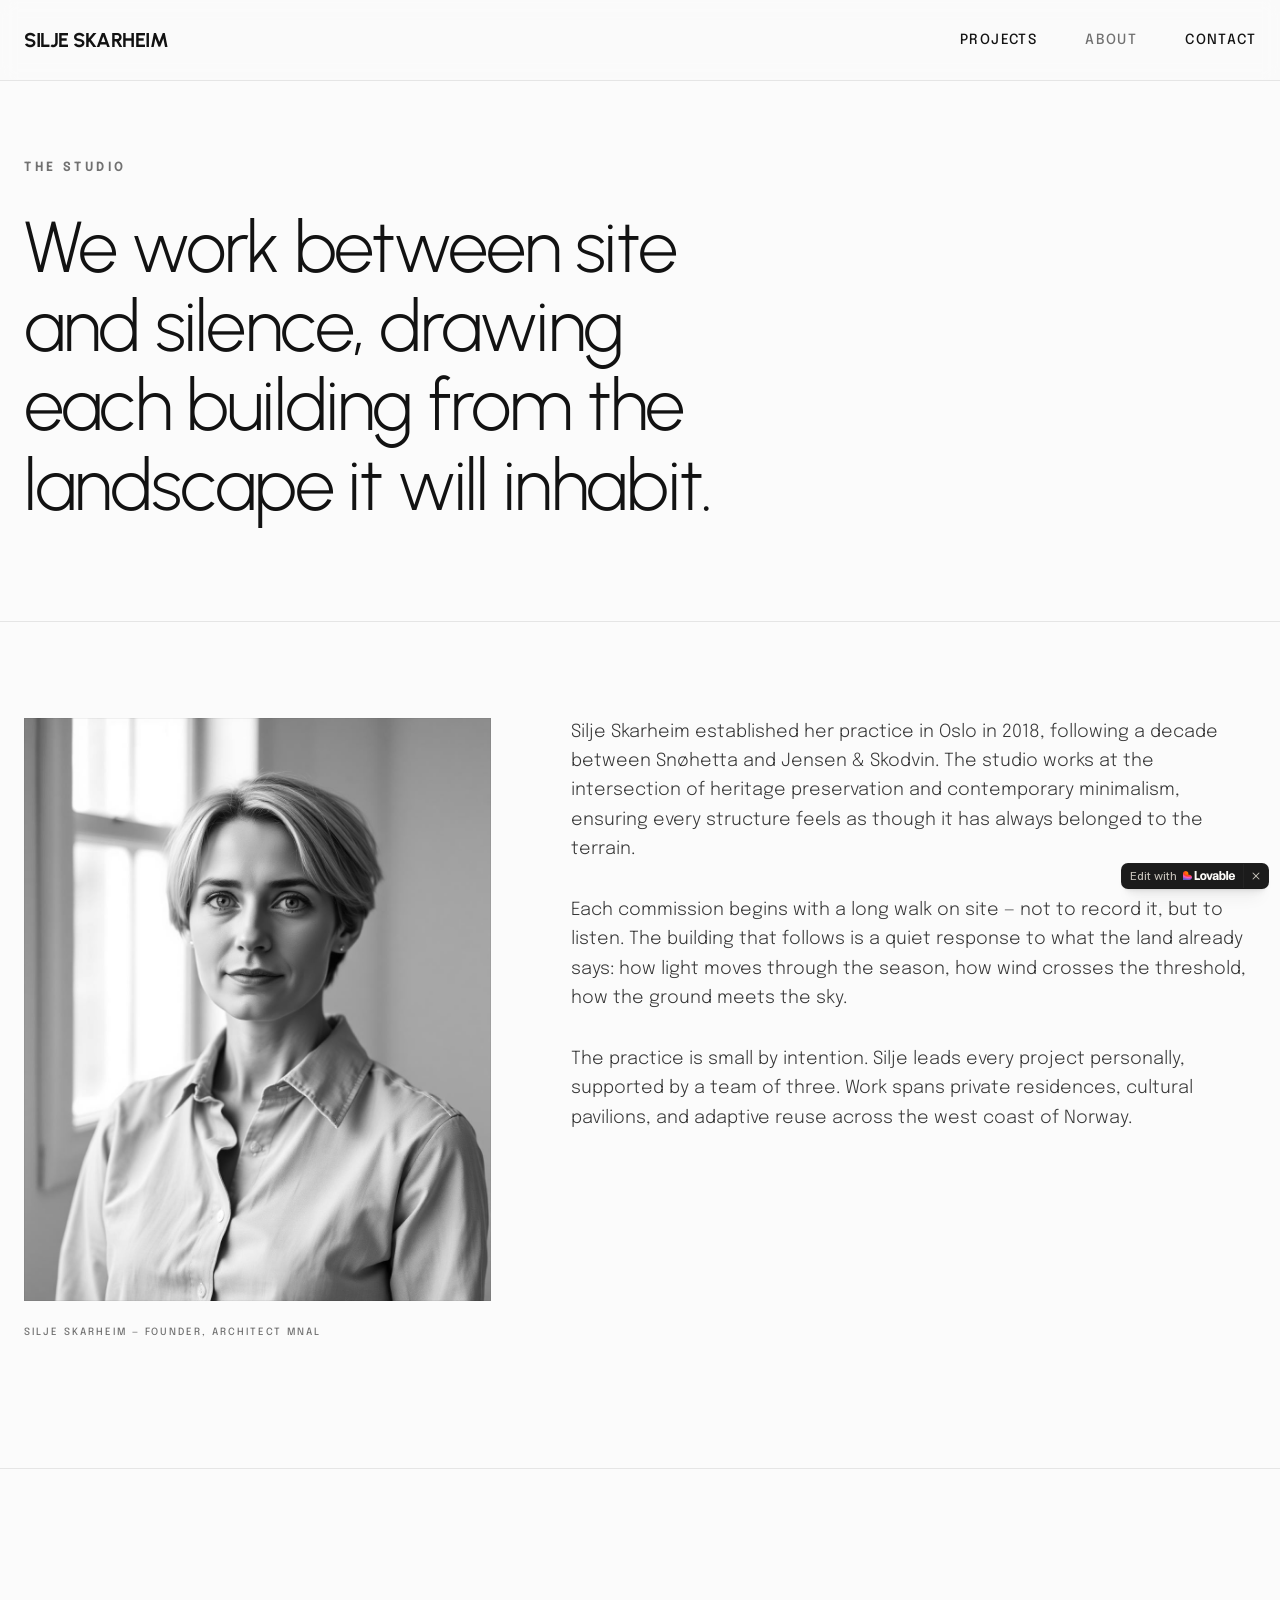
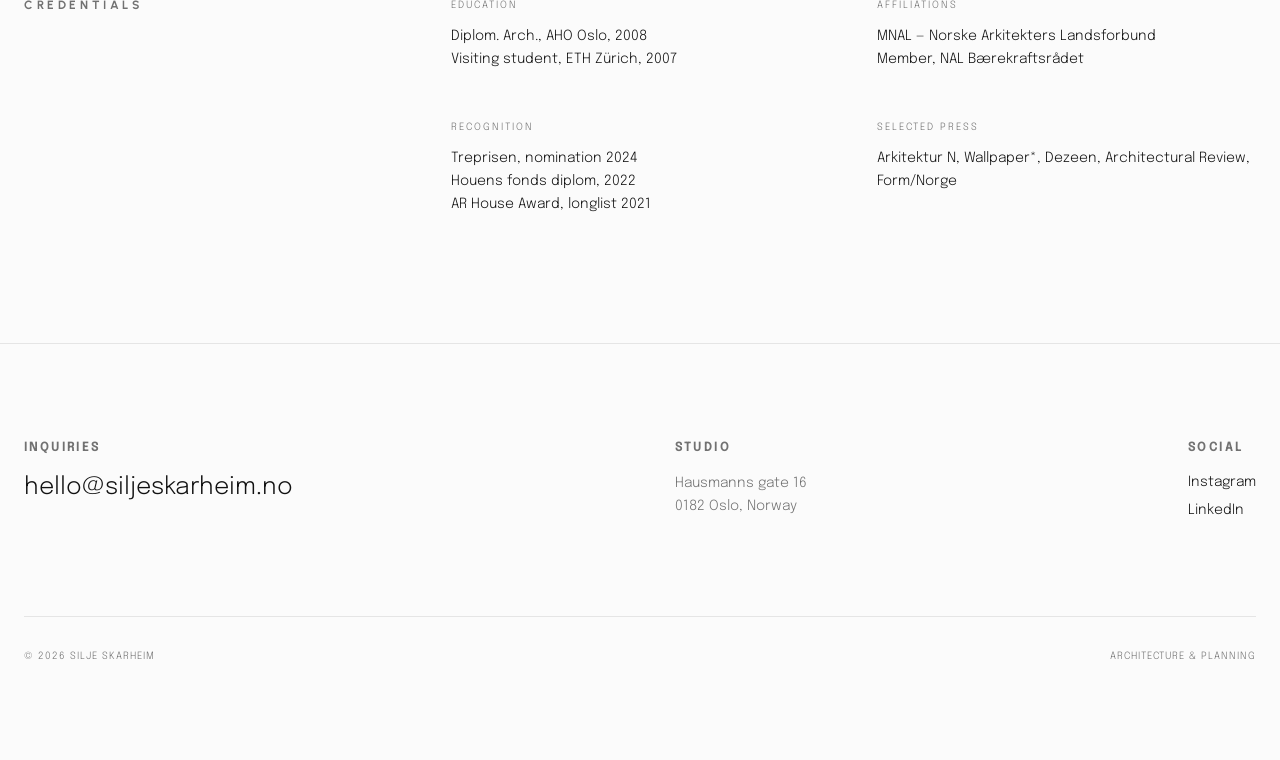
==== index.html @ f403f25b "Initial site Co-authored-by: Copilot <223556219+Copilot@users.noreply.github.com>" ====
<!DOCTYPE html><html lang="en"><head><meta charSet="utf-8"/><meta name="viewport" content="width=device-width, initial-scale=1"/><link rel="stylesheet" href="./assets/styles-DpxF1PvM.css" data-precedence="default"/><link rel="stylesheet" href="./fonts.css" data-precedence="default"/><title>About — Silje Skarheim</title><meta name="author" content="Silje Skarheim"/><meta property="og:type" content="website"/><meta name="twitter:card" content="summary_large_image"/><meta name="twitter:title" content="Silje — Architect MNAL, Oslo"/><meta name="twitter:description" content="A minimalist website showcasing the architectural work of Silje Skarheim."/><meta name="twitter:image" content="./assets/id-preview-7db0d701--3c477d62-ffeb-49ba-8477-8e46ab8a5248.lovable.app-1781374682608.png"/><meta name="description" content="Silje Skarheim established her practice in 2018. A focus on tectonic honesty and Nordic site specificity."/><meta property="og:title" content="About — Silje Skarheim"/><meta property="og:description" content="Architect MNAL based in Oslo. Practice founded 2018, working between residential and cultural commissions."/><meta property="og:image" content="./assets/portrait-silje-D8i7i19S.jpg"/>
<style>
	@font-face {
		font-family: 'CameraPlainVariable';
		src: url('./fonts/CameraPlainVariable.woff2') format('woff2');
		font-weight: 100 900;
		font-style: normal;
		font-display: swap;
	}

	#lovable-badge {
		--badge-bg: #1b1b1b;
		--badge-text: #c5c1b9;
		--badge-text-hover: #dcdad5;
		--badge-radius: 6px;
		--badge-padding: 8px;
		--badge-gap: 6px;
		--badge-shadow: 
			0 0 0 1px rgba(0, 0, 0, 0.88),
			0 1px 0 0 rgba(0, 0, 0, 0.04),
			0 2px 2px -1px rgba(0, 0, 0, 0.08),
			0 4px 4px -2px rgba(0, 0, 0, 0.08),
			0 8px 8px -4px rgba(0, 0, 0, 0.08),
			0 16px 16px -8px rgba(0, 0, 0, 0.08);
		--badge-transition-duration: 0.2s;
		--badge-transition-easing: cubic-bezier(0.16, 1, 0.32, 1);
		--focus-color: #575ECF;
		--focus-offset: 2px;
		--focus-width: 2px;
		
		position: fixed;
		bottom: 12px;
		right: 12px;
		height: 24px;
		display: flex;
		align-items: center;
		z-index: 1000000;
		background-color: var(--badge-bg) !important;
		color: var(--badge-text) !important;
		border-radius: var(--badge-radius);
		box-shadow: var(--badge-shadow) !important;
		font-size: 12px;
		font-family: CameraPlainVariable, "CameraPlainVariable Fallback", -apple-system, BlinkMacSystemFont, 'Segoe UI', Roboto, sans-serif;
		font-weight: 400 !important;
		text-transform: none !important;
		font-feature-settings: normal !important;
		transform: translateZ(0);
		will-change: transform, opacity;
	}

	#lovable-badge-cta {
		display: flex;
		align-items: center;
		gap: var(--badge-gap);
		padding: 0 var(--badge-padding);
		height: 100%;
		color: inherit;
		text-decoration: none;
		white-space: nowrap;
		border-radius: var(--badge-radius) 0 0 var(--badge-radius);
		transition: 
			background-color var(--badge-transition-duration) ease,
			color var(--badge-transition-duration) ease,
			transform 0.1s ease;
	}

	#lovable-badge-cta:hover {
		background: rgba(255, 255, 255, 0.04);
		color: var(--badge-text-hover);
	}

	#lovable-badge-cta:active {
		transform: scale(0.98);
	}

	#lovable-badge-cta:focus {
		outline: none;
	}

	#lovable-badge-cta:focus-visible {
		outline: var(--focus-width) solid var(--focus-color);
		outline-offset: var(--focus-offset);
		z-index: 1;
	}

	#lovable-badge-text {
		line-height: 1;
	}

	#lovable-badge-divider {
		width: 1px;
		height: 24px;
		background-color: rgba(255, 255, 255, 0.04);
		flex-shrink: 0;
	}

	#lovable-badge-close {
		width: 24px;
		height: 24px;
		min-width: 24px;
		min-height: 24px;
		cursor: pointer;
		background: none;
		border: none;
		padding: 0;
		display: flex;
		align-items: center;
		justify-content: center;
		border-radius: 0 var(--badge-radius) var(--badge-radius) 0;
		flex-shrink: 0;
		transition: 
			background-color var(--badge-transition-duration) ease,
			transform 0.1s ease;
	}

	#lovable-badge-close:hover {
		background: rgba(255, 255, 255, 0.04);
	}

	#lovable-badge-close:active {
		transform: scale(0.92);
	}

	#lovable-badge-close:focus {
		outline: none;
	}

	#lovable-badge-close:focus-visible {
		outline: var(--focus-width) solid var(--focus-color);
		outline-offset: calc(var(--focus-offset) * -1);
		z-index: 1;
	}

	#lovable-badge-close svg path {
		fill: var(--badge-text);
		transition: fill var(--badge-transition-duration) ease;
	}

	#lovable-badge-close:hover svg path {
		fill: var(--badge-text-hover);
	}

	@media (prefers-reduced-motion: reduce) {
		#lovable-badge-cta,
		#lovable-badge-close,
		#lovable-badge-close svg path {
			transition: none;
		}
		
		#lovable-badge-cta:active,
		#lovable-badge-close:active {
			transform: none;
		}
	}

	@media (prefers-contrast: high) {
		#lovable-badge {
			--badge-bg: #000;
			--badge-text: #fff;
			--badge-text-hover: #fff;
			border: 2px solid currentColor;
		}
		
		#lovable-badge-cta:focus-visible,
		#lovable-badge-close:focus-visible {
			outline-width: 3px;
		}
	}
</style>
</head><body><nav class="fixed top-0 w-full z-50 bg-canvas/80 backdrop-blur-sm border-b border-line"><div class="max-w-7xl mx-auto px-6 h-20 flex items-center justify-between"><a href="./about.html" class="font-heading font-bold text-xl tracking-tight uppercase text-ink">Silje Skarheim</a><div class="flex gap-8 md:gap-12 text-[11px] md:text-sm uppercase tracking-widest font-medium"><a href="./projects.html" class="text-ink hover:text-muted-grey transition-colors">Projects</a><a class="text-ink hover:text-muted-grey transition-colors text-muted-grey" href="./about.html" data-status="active" aria-current="page">About</a><a href="./contact.html" class="text-ink hover:text-muted-grey transition-colors">Contact</a></div></div></nav><main class="min-h-screen bg-canvas text-ink"><!--$--><section class="pt-40 pb-24 px-6"><div class="max-w-7xl mx-auto"><p class="text-xs uppercase tracking-[0.3em] font-bold text-muted-grey mb-8">The Studio</p><h1 class="font-heading text-4xl md:text-6xl lg:text-7xl font-light leading-[1.1] tracking-tight max-w-4xl text-balance">We work between site and silence, drawing each building from the landscape it will inhabit.</h1></div></section><section class="pb-32 px-6 border-t border-line pt-24"><div class="max-w-7xl mx-auto grid grid-cols-1 md:grid-cols-12 gap-12 md:gap-20"><div class="md:col-span-5"><img src="./assets/portrait-silje-D8i7i19S.jpg" alt="Silje Skarheim" loading="lazy" class="w-full aspect-[4/5] object-cover outline-1 -outline-offset-1 outline-ink/5 grayscale"/><p class="mt-6 text-[10px] font-medium uppercase tracking-[0.2em] text-muted-grey">Silje Skarheim — Founder, Architect MNAL</p></div><div class="md:col-span-7 space-y-8 text-lg leading-relaxed text-ink/85 font-light"><p>Silje Skarheim established her practice in Oslo in 2018, following a decade between Snøhetta and Jensen &amp; Skodvin. The studio works at the intersection of heritage preservation and contemporary minimalism, ensuring every structure feels as though it has always belonged to the terrain.</p><p>Each commission begins with a long walk on site — not to record it, but to listen. The building that follows is a quiet response to what the land already says: how light moves through the season, how wind crosses the threshold, how the ground meets the sky.</p><p>The practice is small by intention. Silje leads every project personally, supported by a team of three. Work spans private residences, cultural pavilions, and adaptive reuse across the west coast of Norway.</p></div></div></section><section class="py-32 px-6 border-t border-line"><div class="max-w-7xl mx-auto grid grid-cols-1 md:grid-cols-12 gap-12"><div class="md:col-span-4"><h2 class="font-heading text-xs uppercase tracking-[0.3em] font-bold text-muted-grey">Credentials</h2></div><div class="md:col-span-8 grid grid-cols-1 md:grid-cols-2 gap-12 text-sm leading-relaxed"><div><p class="text-[10px] uppercase tracking-[0.2em] text-muted-grey mb-3">Education</p><p>Diplom. Arch., AHO Oslo, 2008<br/>Visiting student, ETH Zürich, 2007</p></div><div><p class="text-[10px] uppercase tracking-[0.2em] text-muted-grey mb-3">Affiliations</p><p>MNAL — Norske Arkitekters Landsforbund<br/>Member, NAL Bærekraftsrådet</p></div><div><p class="text-[10px] uppercase tracking-[0.2em] text-muted-grey mb-3">Recognition</p><p>Treprisen, nomination 2024<br/>Houens fonds diplom, 2022<br/>AR House Award, longlist 2021</p></div><div><p class="text-[10px] uppercase tracking-[0.2em] text-muted-grey mb-3">Selected Press</p><p>Arkitektur N, Wallpaper*, Dezeen, Architectural Review, Form/Norge</p></div></div></div></section><!--/$--></main><footer class="py-24 px-6 border-t border-line"><div class="max-w-7xl mx-auto flex flex-col md:flex-row justify-between items-start gap-16"><div class="space-y-4"><p class="text-xs uppercase tracking-[0.2em] font-bold text-muted-grey">Inquiries</p><a href="mailto:hello@siljeskarheim.no" class="text-2xl font-light border-b border-transparent hover:border-ink transition-colors">hello@siljeskarheim.no</a></div><div class="space-y-4"><p class="text-xs uppercase tracking-[0.2em] font-bold text-muted-grey">Studio</p><p class="text-sm text-muted-grey leading-relaxed">Hausmanns gate 16<br/>0182 Oslo, Norway</p></div><div class="space-y-4"><p class="text-xs uppercase tracking-[0.2em] font-bold text-muted-grey">Social</p><div class="flex flex-col gap-2"><a href="#" class="text-sm hover:text-muted-grey transition-colors">Instagram</a><a href="#" class="text-sm hover:text-muted-grey transition-colors">LinkedIn</a></div></div></div><div class="max-w-7xl mx-auto mt-24 pt-8 border-t border-line flex justify-between"><span class="text-[10px] uppercase tracking-widest text-muted-grey">© <!-- -->2026<!-- --> Silje Skarheim</span><span class="text-[10px] uppercase tracking-widest text-muted-grey">Architecture &amp; Planning</span></div></footer>
<aside 
	id="lovable-badge" 
	role="complementary"
	dir="ltr"
	lang="en"
	aria-label="Edit with Lovable">
	<a 
		id="lovable-badge-cta" 
		target="_blank" 
		href="https://lovable.dev/projects/3c477d62-ffeb-49ba-8477-8e46ab8a5248?utm_source=lovable-badge"
		rel="noopener nofollow"
		aria-label="Edit with Lovable">
		<span id="lovable-badge-text">Edit with</span>
		<svg xmlns="http://www.w3.org/2000/svg" width="52" height="16" fill="none" viewBox="0 0 52 16">
  <path fill="#FCFBF8" fill-rule="evenodd" d="M20.318 5.25c.643 0 1.206.14 1.69.418a2.81 2.81 0 0 1 1.118 1.191c.266.513.4 1.115.4 1.807s-.134 1.296-.4 1.812a2.81 2.81 0 0 1-1.118 1.193c-.484.278-1.047.418-1.69.418s-1.208-.14-1.695-.418a2.85 2.85 0 0 1-1.125-1.193c-.262-.516-.393-1.12-.393-1.812s.131-1.294.393-1.807a2.848 2.848 0 0 1 1.125-1.191c.487-.279 1.052-.418 1.695-.418Zm0 1.425c-.27 0-.504.076-.7.228-.193.147-.34.37-.443.67-.102.295-.153.66-.153 1.093 0 .435.05.801.153 1.1.102.3.25.524.443.676.196.147.43.22.7.22.27 0 .502-.073.694-.22.193-.152.341-.375.443-.67.103-.299.153-.667.153-1.106 0-.65-.112-1.145-.337-1.481a1.08 1.08 0 0 0-.953-.51ZM32.7 5.25c.61 0 1.127.1 1.549.3.422.197.74.48.953.849.217.368.325.809.325 1.32v2.704c0 .29.02.562.062.812.044.245.108.4.19.466V12h-1.935a5.895 5.895 0 0 1-.105-.684 7.745 7.745 0 0 1-.02-.228 2.293 2.293 0 0 1-.151.203c-.205.242-.47.437-.793.584-.32.143-.685.215-1.094.215-.406 0-.77-.08-1.094-.24a1.845 1.845 0 0 1-.756-.682 1.984 1.984 0 0 1-.27-1.045c0-.606.178-1.069.535-1.388.356-.324.87-.534 1.542-.633l1.125-.16c.225-.032.403-.074.534-.123a.622.622 0 0 0 .288-.196.549.549 0 0 0 .093-.327.65.65 0 0 0-.11-.367.702.702 0 0 0-.32-.27c-.14-.07-.31-.105-.51-.105-.32 0-.576.083-.768.251-.193.164-.298.39-.314.676h-1.923c.016-.434.147-.82.393-1.155.25-.34.596-.604 1.039-.792.442-.189.954-.283 1.535-.283Zm.99 3.498a.98.98 0 0 1-.215.14 2.49 2.49 0 0 1-.584.178l-.473.092c-.315.061-.553.156-.713.283-.155.127-.233.305-.233.534 0 .23.084.412.252.547.168.135.383.203.645.203s.494-.058.694-.173c.201-.118.355-.282.461-.49.11-.21.166-.448.166-.714v-.6Zm4.526-2.375c.065-.125.138-.243.221-.349.197-.25.437-.44.719-.571.282-.135.6-.203.952-.203.528 0 .988.138 1.377.412.389.275.688.67.896 1.186.21.512.314 1.12.314 1.824 0 .7-.107 1.309-.32 1.825-.213.512-.518.906-.915 1.18-.393.275-.854.412-1.383.412-.352 0-.667-.062-.946-.184a1.832 1.832 0 0 1-.7-.554 2.2 2.2 0 0 1-.234-.383V12h-1.843V3h1.862v3.373Zm1.284.296c-.274 0-.51.085-.707.253-.192.163-.338.397-.436.7a3.376 3.376 0 0 0-.148 1.05c0 .406.05.759.148 1.058.098.299.243.53.436.694.197.164.433.246.707.246.279 0 .512-.082.7-.246.193-.164.336-.395.43-.694.099-.3.148-.652.148-1.058 0-.405-.05-.757-.147-1.056-.095-.299-.238-.53-.43-.694a1.015 1.015 0 0 0-.7-.253Zm9.416-1.419c.602 0 1.136.131 1.604.393.466.262.829.643 1.086 1.143.263.5.394 1.097.394 1.794 0 .25-.002.449-.006.596H47.51c.018.288.071.538.164.75a1.3 1.3 0 0 0 .491.596c.214.13.465.196.757.196.319 0 .583-.082.792-.246.209-.167.34-.403.393-.706h1.862a2.48 2.48 0 0 1-.485 1.235 2.54 2.54 0 0 1-1.051.805c-.439.188-.949.283-1.53.283-.655 0-1.225-.125-1.708-.375a2.672 2.672 0 0 1-1.13-1.143c-.267-.508-.4-1.137-.4-1.887 0-.712.14-1.327.418-1.843a2.86 2.86 0 0 1 1.155-1.186c.491-.27 1.051-.405 1.678-.405Zm-.044 1.345c-.274 0-.516.068-.725.203a1.29 1.29 0 0 0-.479.59 2.045 2.045 0 0 0-.132.498h2.562a1.873 1.873 0 0 0-.138-.602 1.061 1.061 0 0 0-.418-.516 1.243 1.243 0 0 0-.67-.173Z" clip-rule="evenodd"/>
  <path fill="#FCFBF8" d="m26.605 9.995 1.342-4.566h1.924L27.628 12h-2.07l-2.33-6.57h1.98l1.397 4.565Zm-13.013.143h2.256c1.632 0 1.421 1.837 1.418 1.861h-5.603V3h1.93v7.138Zm31.516 1.861h-1.862V3h1.862v8.999Z"/>
  <path fill="url(#a)" fill-rule="evenodd" d="M2.7 3c1.492 0 2.7 1.192 2.7 2.663v1.012h.9c1.49 0 2.7 1.192 2.7 2.662S7.791 12 6.3 12H0V5.663C0 4.193 1.209 3 2.7 3Z" clip-rule="evenodd"/>
  <defs>
    <radialGradient id="a" cx="0" cy="0" r="1" gradientTransform="matrix(-1.54236 7.07838 -10.231 -2.15602 4.627 5.022)" gradientUnits="userSpaceOnUse">
      <stop offset=".106" stop-color="#FE7B02"/>
      <stop offset=".394" stop-color="#FE3F21"/>
      <stop offset=".608" stop-color="#F858BC"/>
      <stop offset=".929" stop-color="#575ECF"/>
    </radialGradient>
  </defs>
</svg>

	</a>
	
	<span id="lovable-badge-divider" aria-hidden="true"></span>
	
	<button 
		id="lovable-badge-close"
		aria-label="Dismiss"
		title="Dismiss"
		type="button">
		<svg xmlns="http://www.w3.org/2000/svg" width="16" height="16" fill="none" viewBox="0 0 16 16" aria-hidden="true">
			<path d="M10.646 4.646a.5.5 0 1 1 .707.708L8.707 8l2.646 2.646a.5.5 0 1 1-.707.707L8 8.707l-2.646 2.646a.5.5 0 1 1-.708-.707L7.293 8 4.646 5.354a.5.5 0 1 1 .708-.708L8 7.293l2.646-2.647Z"/>
		</svg>
	</button>
</aside>

</body></html>
---- assets/styles-DpxF1PvM.css ----
@layer properties{@supports (((-webkit-hyphens:none)) and (not (margin-trim:inline))) or ((-moz-orient:inline) and (not (color:rgb(from red r g b)))){*,:before,:after,::backdrop{--tw-translate-x:0;--tw-translate-y:0;--tw-translate-z:0;--tw-rotate-x:initial;--tw-rotate-y:initial;--tw-rotate-z:initial;--tw-skew-x:initial;--tw-skew-y:initial;--tw-space-y-reverse:0;--tw-space-x-reverse:0;--tw-border-style:solid;--tw-leading:initial;--tw-font-weight:initial;--tw-tracking:initial;--tw-ordinal:initial;--tw-slashed-zero:initial;--tw-numeric-figure:initial;--tw-numeric-spacing:initial;--tw-numeric-fraction:initial;--tw-shadow:0 0 #0000;--tw-shadow-color:initial;--tw-shadow-alpha:100%;--tw-inset-shadow:0 0 #0000;--tw-inset-shadow-color:initial;--tw-inset-shadow-alpha:100%;--tw-ring-color:initial;--tw-ring-shadow:0 0 #0000;--tw-inset-ring-color:initial;--tw-inset-ring-shadow:0 0 #0000;--tw-ring-inset:initial;--tw-ring-offset-width:0px;--tw-ring-offset-color:#fff;--tw-ring-offset-shadow:0 0 #0000;--tw-outline-style:solid;--tw-blur:initial;--tw-brightness:initial;--tw-contrast:initial;--tw-grayscale:initial;--tw-hue-rotate:initial;--tw-invert:initial;--tw-opacity:initial;--tw-saturate:initial;--tw-sepia:initial;--tw-drop-shadow:initial;--tw-drop-shadow-color:initial;--tw-drop-shadow-alpha:100%;--tw-drop-shadow-size:initial;--tw-backdrop-blur:initial;--tw-backdrop-brightness:initial;--tw-backdrop-contrast:initial;--tw-backdrop-grayscale:initial;--tw-backdrop-hue-rotate:initial;--tw-backdrop-invert:initial;--tw-backdrop-opacity:initial;--tw-backdrop-saturate:initial;--tw-backdrop-sepia:initial;--tw-duration:initial;--tw-ease:initial;--tw-content:"";--tw-animation-delay:0s;--tw-animation-direction:normal;--tw-animation-duration:initial;--tw-animation-fill-mode:none;--tw-animation-iteration-count:1;--tw-enter-blur:0;--tw-enter-opacity:1;--tw-enter-rotate:0;--tw-enter-scale:1;--tw-enter-translate-x:0;--tw-enter-translate-y:0;--tw-exit-blur:0;--tw-exit-opacity:1;--tw-exit-rotate:0;--tw-exit-scale:1;--tw-exit-translate-x:0;--tw-exit-translate-y:0}}}@layer theme{:root,:host{--font-mono:ui-monospace, SFMono-Regular, Menlo, Monaco, Consolas, "Liberation Mono", "Courier New", monospace;--color-stone-100:#f5f5f4;--color-black:#000;--spacing:.25rem;--container-sm:24rem;--container-md:28rem;--container-lg:32rem;--container-2xl:42rem;--container-3xl:48rem;--container-4xl:56rem;--container-7xl:80rem;--text-xs:.75rem;--text-xs--line-height:calc(1 / .75);--text-sm:.875rem;--text-sm--line-height:calc(1.25 / .875);--text-base:1rem;--text-base--line-height: 1.5 ;--text-lg:1.125rem;--text-lg--line-height:calc(1.75 / 1.125);--text-xl:1.25rem;--text-xl--line-height:calc(1.75 / 1.25);--text-2xl:1.5rem;--text-2xl--line-height:calc(2 / 1.5);--text-3xl:1.875rem;--text-3xl--line-height: 1.2 ;--text-4xl:2.25rem;--text-4xl--line-height:calc(2.5 / 2.25);--text-5xl:3rem;--text-5xl--line-height:1;--text-6xl:3.75rem;--text-6xl--line-height:1;--text-7xl:4.5rem;--text-7xl--line-height:1;--text-8xl:6rem;--text-8xl--line-height:1;--font-weight-light:300;--font-weight-normal:400;--font-weight-medium:500;--font-weight-semibold:600;--font-weight-bold:700;--tracking-tight:-.025em;--tracking-widest:.1em;--leading-tight:1.25;--leading-snug:1.375;--leading-relaxed:1.625;--radius-xl:.75rem;--ease-in-out:cubic-bezier(.4, 0, .2, 1);--animate-pulse:pulse 2s cubic-bezier(.4, 0, .6, 1) infinite;--blur-sm:8px;--aspect-video:16 / 9;--default-transition-duration:.15s;--default-transition-timing-function:cubic-bezier(.4, 0, .2, 1);--default-font-family:"Epilogue", ui-sans-serif, system-ui, sans-serif;--default-mono-font-family:var(--font-mono);--color-line:var(--line);--color-border:var(--line);--font-body:"Epilogue", ui-sans-serif, system-ui, sans-serif}@supports (color:lab(0% 0 0)){:root,:host{--color-stone-100:lab(96.5286% -.0991821 .364268)}}}@layer base{*,:after,:before,::backdrop{box-sizing:border-box;border:0 solid;margin:0;padding:0}::file-selector-button{box-sizing:border-box;border:0 solid;margin:0;padding:0}html,:host{-webkit-text-size-adjust:100%;tab-size:4;line-height:1.5;font-family:var(--default-font-family,ui-sans-serif, system-ui, sans-serif, "Apple Color Emoji", "Segoe UI Emoji", "Segoe UI Symbol", "Noto Color Emoji");font-feature-settings:var(--default-font-feature-settings,normal);font-variation-settings:var(--default-font-variation-settings,normal);-webkit-tap-highlight-color:transparent}hr{height:0;color:inherit;border-top-width:1px}abbr:where([title]){-webkit-text-decoration:underline dotted;text-decoration:underline dotted}h1,h2,h3,h4,h5,h6{font-size:inherit;font-weight:inherit}a{color:inherit;-webkit-text-decoration:inherit;text-decoration:inherit}b,strong{font-weight:bolder}code,kbd,samp,pre{font-family:var(--default-mono-font-family,ui-monospace, SFMono-Regular, Menlo, Monaco, Consolas, "Liberation Mono", "Courier New", monospace);font-feature-settings:var(--default-mono-font-feature-settings,normal);font-variation-settings:var(--default-mono-font-variation-settings,normal);font-size:1em}small{font-size:80%}sub,sup{vertical-align:baseline;font-size:75%;line-height:0;position:relative}sub{bottom:-.25em}sup{top:-.5em}table{text-indent:0;border-color:inherit;border-collapse:collapse}:-moz-focusring{outline:auto}progress{vertical-align:baseline}summary{display:list-item}ol,ul,menu{list-style:none}img,svg,video,canvas,audio,iframe,embed,object{vertical-align:middle;display:block}img,video{max-width:100%;height:auto}button,input,select,optgroup,textarea{font:inherit;font-feature-settings:inherit;font-variation-settings:inherit;letter-spacing:inherit;color:inherit;opacity:1;background-color:#0000;border-radius:0}::file-selector-button{font:inherit;font-feature-settings:inherit;font-variation-settings:inherit;letter-spacing:inherit;color:inherit;opacity:1;background-color:#0000;border-radius:0}:where(select:is([multiple],[size])) optgroup{font-weight:bolder}:where(select:is([multiple],[size])) optgroup option{padding-inline-start:20px}::file-selector-button{margin-inline-end:4px}::placeholder{opacity:1}@supports (not ((-webkit-appearance:-apple-pay-button))) or (contain-intrinsic-size:1px){::placeholder{color:currentColor}@supports (color:color-mix(in lab,red,red)){::placeholder{color:color-mix(in oklab,currentcolor 50%,transparent)}}}textarea{resize:vertical}::-webkit-search-decoration{-webkit-appearance:none}::-webkit-date-and-time-value{min-height:1lh;text-align:inherit}::-webkit-datetime-edit{display:inline-flex}::-webkit-datetime-edit-fields-wrapper{padding:0}::-webkit-datetime-edit{padding-block:0}::-webkit-datetime-edit-year-field{padding-block:0}::-webkit-datetime-edit-month-field{padding-block:0}::-webkit-datetime-edit-day-field{padding-block:0}::-webkit-datetime-edit-hour-field{padding-block:0}::-webkit-datetime-edit-minute-field{padding-block:0}::-webkit-datetime-edit-second-field{padding-block:0}::-webkit-datetime-edit-millisecond-field{padding-block:0}::-webkit-datetime-edit-meridiem-field{padding-block:0}::-webkit-calendar-picker-indicator{line-height:1}:-moz-ui-invalid{box-shadow:none}button,input:where([type=button],[type=reset],[type=submit]){appearance:button}::file-selector-button{appearance:button}::-webkit-inner-spin-button{height:auto}::-webkit-outer-spin-button{height:auto}[hidden]:where(:not([hidden=until-found])){display:none!important}*{border-color:var(--color-line)}html,body{background-color:var(--canvas);color:var(--ink);font-family:var(--font-body);-webkit-font-smoothing:antialiased;-moz-osx-font-smoothing:grayscale;font-weight:300}::selection{background:var(--ink);color:var(--canvas)}}@layer components;@layer utilities{.pointer-events-none{pointer-events:none}.invisible{visibility:hidden}.sr-only{clip-path:inset(50%);white-space:nowrap;border-width:0;width:1px;height:1px;margin:-1px;padding:0;position:absolute;overflow:hidden}.absolute{position:absolute}.fixed{position:fixed}.relative{position:relative}.inset-0{inset:calc(var(--spacing) * 0)}.inset-x-0{inset-inline:calc(var(--spacing) * 0)}.inset-y-0{inset-block:calc(var(--spacing) * 0)}.start{inset-inline-start:var(--spacing)}.-top-12{top:calc(var(--spacing) * -12)}.top-0{top:calc(var(--spacing) * 0)}.top-1\.5{top:calc(var(--spacing) * 1.5)}.top-1\/2{top:50%}.top-3\.5{top:calc(var(--spacing) * 3.5)}.top-4{top:calc(var(--spacing) * 4)}.top-\[1px\]{top:1px}.top-\[50\%\]{top:50%}.top-\[60\%\]{top:60%}.top-full{top:100%}.-right-12{right:calc(var(--spacing) * -12)}.right-0{right:calc(var(--spacing) * 0)}.right-1{right:calc(var(--spacing) * 1)}.right-2{right:calc(var(--spacing) * 2)}.right-3{right:calc(var(--spacing) * 3)}.right-4{right:calc(var(--spacing) * 4)}.-bottom-12{bottom:calc(var(--spacing) * -12)}.bottom-0{bottom:calc(var(--spacing) * 0)}.-left-12{left:calc(var(--spacing) * -12)}.left-0{left:calc(var(--spacing) * 0)}.left-1\/2{left:50%}.left-2{left:calc(var(--spacing) * 2)}.left-\[50\%\]{left:50%}.z-10{z-index:10}.z-20{z-index:20}.z-50{z-index:50}.z-\[1\]{z-index:1}.-mx-1{margin-inline:calc(var(--spacing) * -1)}.mx-2{margin-inline:calc(var(--spacing) * 2)}.mx-3\.5{margin-inline:calc(var(--spacing) * 3.5)}.mx-auto{margin-inline:auto}.my-0\.5{margin-block:calc(var(--spacing) * .5)}.my-1{margin-block:calc(var(--spacing) * 1)}.-mt-4{margin-top:calc(var(--spacing) * -4)}.mt-1\.5{margin-top:calc(var(--spacing) * 1.5)}.mt-2{margin-top:calc(var(--spacing) * 2)}.mt-4{margin-top:calc(var(--spacing) * 4)}.mt-6{margin-top:calc(var(--spacing) * 6)}.mt-8{margin-top:calc(var(--spacing) * 8)}.mt-24{margin-top:calc(var(--spacing) * 24)}.mt-auto{margin-top:auto}.mr-2{margin-right:calc(var(--spacing) * 2)}.mb-1{margin-bottom:calc(var(--spacing) * 1)}.mb-3{margin-bottom:calc(var(--spacing) * 3)}.mb-4{margin-bottom:calc(var(--spacing) * 4)}.mb-8{margin-bottom:calc(var(--spacing) * 8)}.mb-12{margin-bottom:calc(var(--spacing) * 12)}.mb-16{margin-bottom:calc(var(--spacing) * 16)}.mb-24{margin-bottom:calc(var(--spacing) * 24)}.-ml-4{margin-left:calc(var(--spacing) * -4)}.ml-1{margin-left:calc(var(--spacing) * 1)}.ml-auto{margin-left:auto}.block{display:block}.flex{display:flex}.grid{display:grid}.hidden{display:none}.inline{display:inline}.inline-block{display:inline-block}.inline-flex{display:inline-flex}.table{display:table}.aspect-\[4\/5\]{aspect-ratio:4/5}.aspect-\[21\/9\]{aspect-ratio:21/9}.aspect-square{aspect-ratio:1}.aspect-video{aspect-ratio:var(--aspect-video)}.size-\(--cell-size\){width:var(--cell-size);height:var(--cell-size)}.size-4{width:calc(var(--spacing) * 4);height:calc(var(--spacing) * 4)}.h-\(--cell-size\){height:var(--cell-size)}.h-1\.5{height:calc(var(--spacing) * 1.5)}.h-2{height:calc(var(--spacing) * 2)}.h-2\.5{height:calc(var(--spacing) * 2.5)}.h-3{height:calc(var(--spacing) * 3)}.h-3\.5{height:calc(var(--spacing) * 3.5)}.h-4{height:calc(var(--spacing) * 4)}.h-5{height:calc(var(--spacing) * 5)}.h-7{height:calc(var(--spacing) * 7)}.h-8{height:calc(var(--spacing) * 8)}.h-9{height:calc(var(--spacing) * 9)}.h-10{height:calc(var(--spacing) * 10)}.h-12{height:calc(var(--spacing) * 12)}.h-20{height:calc(var(--spacing) * 20)}.h-\[1px\]{height:1px}.h-\[var\(--radix-navigation-menu-viewport-height\)\]{height:var(--radix-navigation-menu-viewport-height)}.h-\[var\(--radix-select-trigger-height\)\]{height:var(--radix-select-trigger-height)}.h-auto{height:auto}.h-full{height:100%}.h-px{height:1px}.h-svh{height:100svh}.max-h-\(--radix-context-menu-content-available-height\){max-height:var(--radix-context-menu-content-available-height)}.max-h-\(--radix-select-content-available-height\){max-height:var(--radix-select-content-available-height)}.max-h-\[300px\]{max-height:300px}.max-h-\[var\(--radix-dropdown-menu-content-available-height\)\]{max-height:var(--radix-dropdown-menu-content-available-height)}.min-h-0{min-height:calc(var(--spacing) * 0)}.min-h-\[60px\]{min-height:60px}.min-h-screen{min-height:100vh}.min-h-svh{min-height:100svh}.w-\(--cell-size\){width:var(--cell-size)}.w-\(--sidebar-width\){width:var(--sidebar-width)}.w-0{width:calc(var(--spacing) * 0)}.w-1{width:calc(var(--spacing) * 1)}.w-2{width:calc(var(--spacing) * 2)}.w-2\.5{width:calc(var(--spacing) * 2.5)}.w-3{width:calc(var(--spacing) * 3)}.w-3\.5{width:calc(var(--spacing) * 3.5)}.w-3\/4{width:75%}.w-4{width:calc(var(--spacing) * 4)}.w-5{width:calc(var(--spacing) * 5)}.w-7{width:calc(var(--spacing) * 7)}.w-8{width:calc(var(--spacing) * 8)}.w-9{width:calc(var(--spacing) * 9)}.w-10{width:calc(var(--spacing) * 10)}.w-64{width:calc(var(--spacing) * 64)}.w-72{width:calc(var(--spacing) * 72)}.w-\[1px\]{width:1px}.w-\[100px\]{width:100px}.w-auto{width:auto}.w-fit{width:fit-content}.w-full{width:100%}.w-max{width:max-content}.w-px{width:1px}.max-w-\(--skeleton-width\){max-width:var(--skeleton-width)}.max-w-2xl{max-width:var(--container-2xl)}.max-w-3xl{max-width:var(--container-3xl)}.max-w-4xl{max-width:var(--container-4xl)}.max-w-7xl{max-width:var(--container-7xl)}.max-w-lg{max-width:var(--container-lg)}.max-w-max{max-width:max-content}.max-w-md{max-width:var(--container-md)}.max-w-sm{max-width:var(--container-sm)}.min-w-\(--cell-size\){min-width:var(--cell-size)}.min-w-0{min-width:calc(var(--spacing) * 0)}.min-w-5{min-width:calc(var(--spacing) * 5)}.min-w-8{min-width:calc(var(--spacing) * 8)}.min-w-9{min-width:calc(var(--spacing) * 9)}.min-w-10{min-width:calc(var(--spacing) * 10)}.min-w-\[8rem\]{min-width:8rem}.min-w-\[12rem\]{min-width:12rem}.min-w-\[var\(--radix-select-trigger-width\)\]{min-width:var(--radix-select-trigger-width)}.flex-1{flex:1}.shrink-0{flex-shrink:0}.grow{flex-grow:1}.grow-0{flex-grow:0}.basis-full{flex-basis:100%}.caption-bottom{caption-side:bottom}.border-collapse{border-collapse:collapse}.origin-\(--radix-context-menu-content-transform-origin\){transform-origin:var(--radix-context-menu-content-transform-origin)}.origin-\(--radix-dropdown-menu-content-transform-origin\){transform-origin:var(--radix-dropdown-menu-content-transform-origin)}.origin-\(--radix-hover-card-content-transform-origin\){transform-origin:var(--radix-hover-card-content-transform-origin)}.origin-\(--radix-menubar-content-transform-origin\){transform-origin:var(--radix-menubar-content-transform-origin)}.origin-\(--radix-popover-content-transform-origin\){transform-origin:var(--radix-popover-content-transform-origin)}.origin-\(--radix-select-content-transform-origin\){transform-origin:var(--radix-select-content-transform-origin)}.origin-\(--radix-tooltip-content-transform-origin\){transform-origin:var(--radix-tooltip-content-transform-origin)}.-translate-x-1\/2{--tw-translate-x: -50% ;translate:var(--tw-translate-x) var(--tw-translate-y)}.-translate-x-px{--tw-translate-x:-1px;translate:var(--tw-translate-x) var(--tw-translate-y)}.translate-x-\[-50\%\]{--tw-translate-x:-50%;translate:var(--tw-translate-x) var(--tw-translate-y)}.translate-x-px{--tw-translate-x:1px;translate:var(--tw-translate-x) var(--tw-translate-y)}.-translate-y-1\/2{--tw-translate-y: -50% ;translate:var(--tw-translate-x) var(--tw-translate-y)}.translate-y-\[-50\%\]{--tw-translate-y:-50%;translate:var(--tw-translate-x) var(--tw-translate-y)}.rotate-45{rotate:45deg}.rotate-90{rotate:90deg}.transform{transform:var(--tw-rotate-x,) var(--tw-rotate-y,) var(--tw-rotate-z,) var(--tw-skew-x,) var(--tw-skew-y,)}.animate-caret-blink{animation:1.25s ease-out infinite caret-blink}.animate-in{animation:enter var(--tw-animation-duration,var(--tw-duration,.15s))var(--tw-ease,ease)var(--tw-animation-delay,0s)var(--tw-animation-iteration-count,1)var(--tw-animation-direction,normal)var(--tw-animation-fill-mode,none)}.animate-pulse{animation:var(--animate-pulse)}.cursor-default{cursor:default}.cursor-pointer{cursor:pointer}.touch-none{touch-action:none}.list-none{list-style-type:none}.grid-cols-1{grid-template-columns:repeat(1,minmax(0,1fr))}.flex-col{flex-direction:column}.flex-col-reverse{flex-direction:column-reverse}.flex-row{flex-direction:row}.flex-wrap{flex-wrap:wrap}.place-content-center{place-content:center}.items-baseline{align-items:baseline}.items-center{align-items:center}.items-end{align-items:flex-end}.items-start{align-items:flex-start}.items-stretch{align-items:stretch}.justify-between{justify-content:space-between}.justify-center{justify-content:center}.gap-1{gap:calc(var(--spacing) * 1)}.gap-1\.5{gap:calc(var(--spacing) * 1.5)}.gap-2{gap:calc(var(--spacing) * 2)}.gap-4{gap:calc(var(--spacing) * 4)}.gap-8{gap:calc(var(--spacing) * 8)}.gap-12{gap:calc(var(--spacing) * 12)}.gap-16{gap:calc(var(--spacing) * 16)}:where(.space-y-1\.5>:not(:last-child)){--tw-space-y-reverse:0;margin-block-start:calc(calc(var(--spacing) * 1.5) * var(--tw-space-y-reverse));margin-block-end:calc(calc(var(--spacing) * 1.5) * calc(1 - var(--tw-space-y-reverse)))}:where(.space-y-2>:not(:last-child)){--tw-space-y-reverse:0;margin-block-start:calc(calc(var(--spacing) * 2) * var(--tw-space-y-reverse));margin-block-end:calc(calc(var(--spacing) * 2) * calc(1 - var(--tw-space-y-reverse)))}:where(.space-y-4>:not(:last-child)){--tw-space-y-reverse:0;margin-block-start:calc(calc(var(--spacing) * 4) * var(--tw-space-y-reverse));margin-block-end:calc(calc(var(--spacing) * 4) * calc(1 - var(--tw-space-y-reverse)))}:where(.space-y-8>:not(:last-child)){--tw-space-y-reverse:0;margin-block-start:calc(calc(var(--spacing) * 8) * var(--tw-space-y-reverse));margin-block-end:calc(calc(var(--spacing) * 8) * calc(1 - var(--tw-space-y-reverse)))}.gap-x-12{column-gap:calc(var(--spacing) * 12)}:where(.space-x-1>:not(:last-child)){--tw-space-x-reverse:0;margin-inline-start:calc(calc(var(--spacing) * 1) * var(--tw-space-x-reverse));margin-inline-end:calc(calc(var(--spacing) * 1) * calc(1 - var(--tw-space-x-reverse)))}.gap-y-24{row-gap:calc(var(--spacing) * 24)}.overflow-auto{overflow:auto}.overflow-hidden{overflow:hidden}.overflow-x-hidden{overflow-x:hidden}.overflow-y-auto{overflow-y:auto}.rounded-\[2px\]{border-radius:2px}.rounded-\[inherit\]{border-radius:inherit}.rounded-full{border-radius:3.40282e38px}.rounded-lg{border-radius:var(--radius)}.rounded-md{border-radius:calc(var(--radius) - 2px)}.rounded-none{border-radius:0}.rounded-sm{border-radius:calc(var(--radius) - 4px)}.rounded-xl{border-radius:var(--radius-xl)}.rounded-t-\[10px\]{border-top-left-radius:10px;border-top-right-radius:10px}.rounded-l-md{border-top-left-radius:calc(var(--radius) - 2px);border-bottom-left-radius:calc(var(--radius) - 2px)}.rounded-tl-sm{border-top-left-radius:calc(var(--radius) - 4px)}.rounded-r-md{border-top-right-radius:calc(var(--radius) - 2px);border-bottom-right-radius:calc(var(--radius) - 2px)}.border{border-style:var(--tw-border-style);border-width:1px}.border-2{border-style:var(--tw-border-style);border-width:2px}.border-\[1\.5px\]{border-style:var(--tw-border-style);border-width:1.5px}.border-y{border-block-style:var(--tw-border-style);border-block-width:1px}.border-t{border-top-style:var(--tw-border-style);border-top-width:1px}.border-r{border-right-style:var(--tw-border-style);border-right-width:1px}.border-b{border-bottom-style:var(--tw-border-style);border-bottom-width:1px}.border-l{border-left-style:var(--tw-border-style);border-left-width:1px}.border-dashed{--tw-border-style:dashed;border-style:dashed}.border-\(--color-border\){border-color:var(--color-border)}.border-border\/50{border-color:var(--line)}@supports (color:color-mix(in lab,red,red)){.border-border\/50{border-color:color-mix(in oklab,var(--line) 50%,transparent)}}.border-canvas\/30{border-color:var(--canvas)}@supports (color:color-mix(in lab,red,red)){.border-canvas\/30{border-color:color-mix(in oklab,var(--canvas) 30%,transparent)}}.border-destructive\/50{border-color:#e4001480;border-color:lab(48.4493% 77.4328 61.545/.5)}.border-ink\/30{border-color:var(--ink)}@supports (color:color-mix(in lab,red,red)){.border-ink\/30{border-color:color-mix(in oklab,var(--ink) 30%,transparent)}}.border-input,.border-line{border-color:var(--line)}.border-primary,.border-primary\/50{border-color:var(--ink)}@supports (color:color-mix(in lab,red,red)){.border-primary\/50{border-color:color-mix(in oklab,var(--ink) 50%,transparent)}}.border-transparent{border-color:#0000}.border-t-transparent{border-top-color:#0000}.border-l-transparent{border-left-color:#0000}.bg-\(--color-bg\){background-color:var(--color-bg)}.bg-accent{background-color:var(--line)}.bg-background{background-color:var(--canvas)}.bg-black\/80{background-color:#000c}@supports (color:color-mix(in lab,red,red)){.bg-black\/80{background-color:color-mix(in oklab,var(--color-black) 80%,transparent)}}.bg-border{background-color:var(--line)}.bg-canvas,.bg-canvas\/80{background-color:var(--canvas)}@supports (color:color-mix(in lab,red,red)){.bg-canvas\/80{background-color:color-mix(in oklab,var(--canvas) 80%,transparent)}}.bg-card{background-color:var(--canvas)}.bg-destructive{background-color:#e40014;background-color:lab(48.4493% 77.4328 61.5452)}.bg-foreground,.bg-ink{background-color:var(--ink)}.bg-muted,.bg-muted\/50{background-color:var(--line)}@supports (color:color-mix(in lab,red,red)){.bg-muted\/50{background-color:color-mix(in oklab,var(--line) 50%,transparent)}}.bg-popover{background-color:var(--canvas)}.bg-primary,.bg-primary\/10{background-color:var(--ink)}@supports (color:color-mix(in lab,red,red)){.bg-primary\/10{background-color:color-mix(in oklab,var(--ink) 10%,transparent)}}.bg-primary\/20{background-color:var(--ink)}@supports (color:color-mix(in lab,red,red)){.bg-primary\/20{background-color:color-mix(in oklab,var(--ink) 20%,transparent)}}.bg-secondary{background-color:var(--line)}.bg-stone-100{background-color:var(--color-stone-100)}.bg-transparent{background-color:#0000}.fill-current{fill:currentColor}.fill-primary{fill:var(--ink)}.object-cover{object-fit:cover}.p-0{padding:calc(var(--spacing) * 0)}.p-1{padding:calc(var(--spacing) * 1)}.p-2{padding:calc(var(--spacing) * 2)}.p-3{padding:calc(var(--spacing) * 3)}.p-4{padding:calc(var(--spacing) * 4)}.p-6{padding:calc(var(--spacing) * 6)}.p-\[1px\]{padding:1px}.px-\(--cell-size\){padding-inline:var(--cell-size)}.px-1{padding-inline:calc(var(--spacing) * 1)}.px-1\.5{padding-inline:calc(var(--spacing) * 1.5)}.px-2{padding-inline:calc(var(--spacing) * 2)}.px-2\.5{padding-inline:calc(var(--spacing) * 2.5)}.px-3{padding-inline:calc(var(--spacing) * 3)}.px-4{padding-inline:calc(var(--spacing) * 4)}.px-6{padding-inline:calc(var(--spacing) * 6)}.px-8{padding-inline:calc(var(--spacing) * 8)}.py-0\.5{padding-block:calc(var(--spacing) * .5)}.py-1{padding-block:calc(var(--spacing) * 1)}.py-1\.5{padding-block:calc(var(--spacing) * 1.5)}.py-2{padding-block:calc(var(--spacing) * 2)}.py-3{padding-block:calc(var(--spacing) * 3)}.py-4{padding-block:calc(var(--spacing) * 4)}.py-6{padding-block:calc(var(--spacing) * 6)}.py-24{padding-block:calc(var(--spacing) * 24)}.py-32{padding-block:calc(var(--spacing) * 32)}.py-40{padding-block:calc(var(--spacing) * 40)}.pt-0{padding-top:calc(var(--spacing) * 0)}.pt-2{padding-top:calc(var(--spacing) * 2)}.pt-3{padding-top:calc(var(--spacing) * 3)}.pt-4{padding-top:calc(var(--spacing) * 4)}.pt-8{padding-top:calc(var(--spacing) * 8)}.pt-16{padding-top:calc(var(--spacing) * 16)}.pt-24{padding-top:calc(var(--spacing) * 24)}.pt-40{padding-top:calc(var(--spacing) * 40)}.pr-1{padding-right:calc(var(--spacing) * 1)}.pr-2{padding-right:calc(var(--spacing) * 2)}.pr-2\.5{padding-right:calc(var(--spacing) * 2.5)}.pr-8{padding-right:calc(var(--spacing) * 8)}.pb-1{padding-bottom:calc(var(--spacing) * 1)}.pb-2{padding-bottom:calc(var(--spacing) * 2)}.pb-3{padding-bottom:calc(var(--spacing) * 3)}.pb-4{padding-bottom:calc(var(--spacing) * 4)}.pb-20{padding-bottom:calc(var(--spacing) * 20)}.pb-24{padding-bottom:calc(var(--spacing) * 24)}.pb-32{padding-bottom:calc(var(--spacing) * 32)}.pb-40{padding-bottom:calc(var(--spacing) * 40)}.pl-2{padding-left:calc(var(--spacing) * 2)}.pl-2\.5{padding-left:calc(var(--spacing) * 2.5)}.pl-4{padding-left:calc(var(--spacing) * 4)}.pl-8{padding-left:calc(var(--spacing) * 8)}.text-center{text-align:center}.text-left{text-align:left}.align-middle{vertical-align:middle}.font-heading{font-family:Urbanist,ui-sans-serif,system-ui,sans-serif}.font-mono{font-family:var(--font-mono)}.text-2xl{font-size:var(--text-2xl);line-height:var(--tw-leading,var(--text-2xl--line-height))}.text-4xl{font-size:var(--text-4xl);line-height:var(--tw-leading,var(--text-4xl--line-height))}.text-5xl{font-size:var(--text-5xl);line-height:var(--tw-leading,var(--text-5xl--line-height))}.text-7xl{font-size:var(--text-7xl);line-height:var(--tw-leading,var(--text-7xl--line-height))}.text-base{font-size:var(--text-base);line-height:var(--tw-leading,var(--text-base--line-height))}.text-lg{font-size:var(--text-lg);line-height:var(--tw-leading,var(--text-lg--line-height))}.text-sm{font-size:var(--text-sm);line-height:var(--tw-leading,var(--text-sm--line-height))}.text-xl{font-size:var(--text-xl);line-height:var(--tw-leading,var(--text-xl--line-height))}.text-xs{font-size:var(--text-xs);line-height:var(--tw-leading,var(--text-xs--line-height))}.text-\[0\.8rem\]{font-size:.8rem}.text-\[10px\]{font-size:10px}.text-\[11px\]{font-size:11px}.leading-\[1\.1\]{--tw-leading:1.1;line-height:1.1}.leading-\[1\.05\]{--tw-leading:1.05;line-height:1.05}.leading-none{--tw-leading:1;line-height:1}.leading-relaxed{--tw-leading:var(--leading-relaxed);line-height:var(--leading-relaxed)}.leading-snug{--tw-leading:var(--leading-snug);line-height:var(--leading-snug)}.leading-tight{--tw-leading:var(--leading-tight);line-height:var(--leading-tight)}.font-bold{--tw-font-weight:var(--font-weight-bold);font-weight:var(--font-weight-bold)}.font-light{--tw-font-weight:var(--font-weight-light);font-weight:var(--font-weight-light)}.font-medium{--tw-font-weight:var(--font-weight-medium);font-weight:var(--font-weight-medium)}.font-normal{--tw-font-weight:var(--font-weight-normal);font-weight:var(--font-weight-normal)}.font-semibold{--tw-font-weight:var(--font-weight-semibold);font-weight:var(--font-weight-semibold)}.tracking-\[0\.2em\]{--tw-tracking:.2em;letter-spacing:.2em}.tracking-\[0\.3em\]{--tw-tracking:.3em;letter-spacing:.3em}.tracking-tight{--tw-tracking:var(--tracking-tight);letter-spacing:var(--tracking-tight)}.tracking-widest{--tw-tracking:var(--tracking-widest);letter-spacing:var(--tracking-widest)}.text-balance{text-wrap:balance}.text-pretty{text-wrap:pretty}.break-words{overflow-wrap:break-word}.whitespace-nowrap{white-space:nowrap}.text-accent-foreground{color:var(--ink)}.text-canvas{color:var(--canvas)}.text-card-foreground{color:var(--ink)}.text-current{color:currentColor}.text-destructive{color:#e40014;color:lab(48.4493% 77.4328 61.5452)}.text-destructive-foreground{color:var(--canvas)}.text-foreground,.text-ink,.text-ink\/85{color:var(--ink)}@supports (color:color-mix(in lab,red,red)){.text-ink\/85{color:color-mix(in oklab,var(--ink) 85%,transparent)}}.text-muted-foreground,.text-muted-grey{color:var(--muted-grey)}.text-popover-foreground,.text-primary{color:var(--ink)}.text-primary-foreground{color:var(--canvas)}.text-secondary-foreground{color:var(--ink)}.uppercase{text-transform:uppercase}.italic{font-style:italic}.tabular-nums{--tw-numeric-spacing:tabular-nums;font-variant-numeric:var(--tw-ordinal,) var(--tw-slashed-zero,) var(--tw-numeric-figure,) var(--tw-numeric-spacing,) var(--tw-numeric-fraction,)}.underline-offset-4{text-underline-offset:4px}.opacity-0{opacity:0}.opacity-50{opacity:.5}.opacity-60{opacity:.6}.opacity-70{opacity:.7}.shadow{--tw-shadow:0 1px 3px 0 var(--tw-shadow-color,#0000001a), 0 1px 2px -1px var(--tw-shadow-color,#0000001a);box-shadow:var(--tw-inset-shadow),var(--tw-inset-ring-shadow),var(--tw-ring-offset-shadow),var(--tw-ring-shadow),var(--tw-shadow)}.shadow-\[0_0_0_1px_var\(--sidebar-border\)\]{--tw-shadow:0 0 0 1px var(--tw-shadow-color,var(--sidebar-border));box-shadow:var(--tw-inset-shadow),var(--tw-inset-ring-shadow),var(--tw-ring-offset-shadow),var(--tw-ring-shadow),var(--tw-shadow)}.shadow-lg{--tw-shadow:0 10px 15px -3px var(--tw-shadow-color,#0000001a), 0 4px 6px -4px var(--tw-shadow-color,#0000001a);box-shadow:var(--tw-inset-shadow),var(--tw-inset-ring-shadow),var(--tw-ring-offset-shadow),var(--tw-ring-shadow),var(--tw-shadow)}.shadow-md{--tw-shadow:0 4px 6px -1px var(--tw-shadow-color,#0000001a), 0 2px 4px -2px var(--tw-shadow-color,#0000001a);box-shadow:var(--tw-inset-shadow),var(--tw-inset-ring-shadow),var(--tw-ring-offset-shadow),var(--tw-ring-shadow),var(--tw-shadow)}.shadow-none{--tw-shadow:0 0 #0000;box-shadow:var(--tw-inset-shadow),var(--tw-inset-ring-shadow),var(--tw-ring-offset-shadow),var(--tw-ring-shadow),var(--tw-shadow)}.shadow-sm{--tw-shadow:0 1px 3px 0 var(--tw-shadow-color,#0000001a), 0 1px 2px -1px var(--tw-shadow-color,#0000001a);box-shadow:var(--tw-inset-shadow),var(--tw-inset-ring-shadow),var(--tw-ring-offset-shadow),var(--tw-ring-shadow),var(--tw-shadow)}.shadow-xl{--tw-shadow:0 20px 25px -5px var(--tw-shadow-color,#0000001a), 0 8px 10px -6px var(--tw-shadow-color,#0000001a);box-shadow:var(--tw-inset-shadow),var(--tw-inset-ring-shadow),var(--tw-ring-offset-shadow),var(--tw-ring-shadow),var(--tw-shadow)}.shadow-xs{--tw-shadow:0 1px 2px 0 var(--tw-shadow-color,#0000000d);box-shadow:var(--tw-inset-shadow),var(--tw-inset-ring-shadow),var(--tw-ring-offset-shadow),var(--tw-ring-shadow),var(--tw-shadow)}.ring-0{--tw-ring-shadow:var(--tw-ring-inset,) 0 0 0 calc(0px + var(--tw-ring-offset-width)) var(--tw-ring-color,currentcolor);box-shadow:var(--tw-inset-shadow),var(--tw-inset-ring-shadow),var(--tw-ring-offset-shadow),var(--tw-ring-shadow),var(--tw-shadow)}.ring-1{--tw-ring-shadow:var(--tw-ring-inset,) 0 0 0 calc(1px + var(--tw-ring-offset-width)) var(--tw-ring-color,currentcolor);box-shadow:var(--tw-inset-shadow),var(--tw-inset-ring-shadow),var(--tw-ring-offset-shadow),var(--tw-ring-shadow),var(--tw-shadow)}.ring-ring{--tw-ring-color:var(--muted-grey)}.ring-offset-background{--tw-ring-offset-color:var(--canvas)}.outline,.outline-1{outline-style:var(--tw-outline-style);outline-width:1px}.-outline-offset-1{outline-offset:-1px}.outline-ink\/5{outline-color:var(--ink)}@supports (color:color-mix(in lab,red,red)){.outline-ink\/5{outline-color:color-mix(in oklab,var(--ink) 5%,transparent)}}.grayscale{--tw-grayscale:grayscale(100%);filter:var(--tw-blur,) var(--tw-brightness,) var(--tw-contrast,) var(--tw-grayscale,) var(--tw-hue-rotate,) var(--tw-invert,) var(--tw-saturate,) var(--tw-sepia,) var(--tw-drop-shadow,)}.backdrop-blur-sm{--tw-backdrop-blur:blur(var(--blur-sm));-webkit-backdrop-filter:var(--tw-backdrop-blur,) var(--tw-backdrop-brightness,) var(--tw-backdrop-contrast,) var(--tw-backdrop-grayscale,) var(--tw-backdrop-hue-rotate,) var(--tw-backdrop-invert,) var(--tw-backdrop-opacity,) var(--tw-backdrop-saturate,) var(--tw-backdrop-sepia,);backdrop-filter:var(--tw-backdrop-blur,) var(--tw-backdrop-brightness,) var(--tw-backdrop-contrast,) var(--tw-backdrop-grayscale,) var(--tw-backdrop-hue-rotate,) var(--tw-backdrop-invert,) var(--tw-backdrop-opacity,) var(--tw-backdrop-saturate,) var(--tw-backdrop-sepia,)}.transition{transition-property:color,background-color,border-color,outline-color,text-decoration-color,fill,stroke,--tw-gradient-from,--tw-gradient-via,--tw-gradient-to,opacity,box-shadow,transform,translate,scale,rotate,filter,-webkit-backdrop-filter,backdrop-filter,display,content-visibility,overlay,pointer-events;transition-timing-function:var(--tw-ease,var(--default-transition-timing-function));transition-duration:var(--tw-duration,var(--default-transition-duration))}.transition-\[left\,right\,width\]{transition-property:left,right,width;transition-timing-function:var(--tw-ease,var(--default-transition-timing-function));transition-duration:var(--tw-duration,var(--default-transition-duration))}.transition-\[margin\,opacity\]{transition-property:margin,opacity;transition-timing-function:var(--tw-ease,var(--default-transition-timing-function));transition-duration:var(--tw-duration,var(--default-transition-duration))}.transition-\[width\,height\,padding\]{transition-property:width,height,padding;transition-timing-function:var(--tw-ease,var(--default-transition-timing-function));transition-duration:var(--tw-duration,var(--default-transition-duration))}.transition-\[width\]{transition-property:width;transition-timing-function:var(--tw-ease,var(--default-transition-timing-function));transition-duration:var(--tw-duration,var(--default-transition-duration))}.transition-all{transition-property:all;transition-timing-function:var(--tw-ease,var(--default-transition-timing-function));transition-duration:var(--tw-duration,var(--default-transition-duration))}.transition-colors{transition-property:color,background-color,border-color,outline-color,text-decoration-color,fill,stroke,--tw-gradient-from,--tw-gradient-via,--tw-gradient-to;transition-timing-function:var(--tw-ease,var(--default-transition-timing-function));transition-duration:var(--tw-duration,var(--default-transition-duration))}.transition-opacity{transition-property:opacity;transition-timing-function:var(--tw-ease,var(--default-transition-timing-function));transition-duration:var(--tw-duration,var(--default-transition-duration))}.transition-transform{transition-property:transform,translate,scale,rotate;transition-timing-function:var(--tw-ease,var(--default-transition-timing-function));transition-duration:var(--tw-duration,var(--default-transition-duration))}.duration-200{--tw-duration:.2s;transition-duration:.2s}.duration-300{--tw-duration:.3s;transition-duration:.3s}.duration-700{--tw-duration:.7s;transition-duration:.7s}.duration-1000{--tw-duration:1s;transition-duration:1s}.ease-in-out{--tw-ease:var(--ease-in-out);transition-timing-function:var(--ease-in-out)}.ease-linear{--tw-ease:linear;transition-timing-function:linear}.fade-in-0{--tw-enter-opacity:0}.outline-none{--tw-outline-style:none;outline-style:none}.select-none{-webkit-user-select:none;user-select:none}.zoom-in-95{--tw-enter-scale:.95}.\[--cell-size\:2rem\]{--cell-size:2rem}.group-focus-within\/menu-item\:opacity-100:is(:where(.group\/menu-item):focus-within *){opacity:1}@media(hover:hover){.group-hover\:scale-\[1\.02\]:is(:where(.group):hover *){scale:1.02}.group-hover\/menu-item\:opacity-100:is(:where(.group\/menu-item):hover *){opacity:1}}.group-has-\[\[data-sidebar\=menu-action\]\]\/menu-item\:pr-8:is(:where(.group\/menu-item):has([data-sidebar=menu-action]) *){padding-right:calc(var(--spacing) * 8)}.group-data-\[collapsible\=icon\]\:-mt-8:is(:where(.group)[data-collapsible=icon] *){margin-top:calc(var(--spacing) * -8)}.group-data-\[collapsible\=icon\]\:hidden:is(:where(.group)[data-collapsible=icon] *){display:none}.group-data-\[collapsible\=icon\]\:\!size-8:is(:where(.group)[data-collapsible=icon] *){width:calc(var(--spacing) * 8)!important;height:calc(var(--spacing) * 8)!important}.group-data-\[collapsible\=icon\]\:w-\(--sidebar-width-icon\):is(:where(.group)[data-collapsible=icon] *){width:var(--sidebar-width-icon)}.group-data-\[collapsible\=icon\]\:w-\[calc\(var\(--sidebar-width-icon\)_\+_theme\(spacing\.4\)\)\]:is(:where(.group)[data-collapsible=icon] *){width:calc(var(--sidebar-width-icon) + 1rem)}.group-data-\[collapsible\=icon\]\:w-\[calc\(var\(--sidebar-width-icon\)_\+_theme\(spacing\.4\)_\+2px\)\]:is(:where(.group)[data-collapsible=icon] *){width:calc(var(--sidebar-width-icon) + 1rem + 2px)}.group-data-\[collapsible\=icon\]\:overflow-hidden:is(:where(.group)[data-collapsible=icon] *){overflow:hidden}.group-data-\[collapsible\=icon\]\:\!p-0:is(:where(.group)[data-collapsible=icon] *){padding:calc(var(--spacing) * 0)!important}.group-data-\[collapsible\=icon\]\:\!p-2:is(:where(.group)[data-collapsible=icon] *){padding:calc(var(--spacing) * 2)!important}.group-data-\[collapsible\=icon\]\:opacity-0:is(:where(.group)[data-collapsible=icon] *){opacity:0}.group-data-\[collapsible\=offcanvas\]\:right-\[calc\(var\(--sidebar-width\)\*-1\)\]:is(:where(.group)[data-collapsible=offcanvas] *){right:calc(var(--sidebar-width) * -1)}.group-data-\[collapsible\=offcanvas\]\:left-\[calc\(var\(--sidebar-width\)\*-1\)\]:is(:where(.group)[data-collapsible=offcanvas] *){left:calc(var(--sidebar-width) * -1)}.group-data-\[collapsible\=offcanvas\]\:w-0:is(:where(.group)[data-collapsible=offcanvas] *){width:calc(var(--spacing) * 0)}.group-data-\[collapsible\=offcanvas\]\:translate-x-0:is(:where(.group)[data-collapsible=offcanvas] *){--tw-translate-x:calc(var(--spacing) * 0);translate:var(--tw-translate-x) var(--tw-translate-y)}.group-data-\[focused\=true\]\/day\:relative:is(:where(.group\/day)[data-focused=true] *){position:relative}.group-data-\[focused\=true\]\/day\:z-10:is(:where(.group\/day)[data-focused=true] *){z-index:10}.group-data-\[focused\=true\]\/day\:border-ring:is(:where(.group\/day)[data-focused=true] *){border-color:var(--muted-grey)}.group-data-\[focused\=true\]\/day\:ring-\[3px\]:is(:where(.group\/day)[data-focused=true] *){--tw-ring-shadow:var(--tw-ring-inset,) 0 0 0 calc(3px + var(--tw-ring-offset-width)) var(--tw-ring-color,currentcolor);box-shadow:var(--tw-inset-shadow),var(--tw-inset-ring-shadow),var(--tw-ring-offset-shadow),var(--tw-ring-shadow),var(--tw-shadow)}.group-data-\[focused\=true\]\/day\:ring-ring\/50:is(:where(.group\/day)[data-focused=true] *){--tw-ring-color:var(--muted-grey)}@supports (color:color-mix(in lab,red,red)){.group-data-\[focused\=true\]\/day\:ring-ring\/50:is(:where(.group\/day)[data-focused=true] *){--tw-ring-color:color-mix(in oklab, var(--muted-grey) 50%, transparent)}}.group-data-\[side\=left\]\:-right-4:is(:where(.group)[data-side=left] *){right:calc(var(--spacing) * -4)}.group-data-\[side\=left\]\:border-r:is(:where(.group)[data-side=left] *){border-right-style:var(--tw-border-style);border-right-width:1px}.group-data-\[side\=right\]\:left-0:is(:where(.group)[data-side=right] *){left:calc(var(--spacing) * 0)}.group-data-\[side\=right\]\:rotate-180:is(:where(.group)[data-side=right] *){rotate:180deg}.group-data-\[side\=right\]\:border-l:is(:where(.group)[data-side=right] *){border-left-style:var(--tw-border-style);border-left-width:1px}.group-data-\[state\=open\]\:rotate-180:is(:where(.group)[data-state=open] *){rotate:180deg}.group-data-\[variant\=floating\]\:rounded-lg:is(:where(.group)[data-variant=floating] *){border-radius:var(--radius)}.group-data-\[variant\=floating\]\:border:is(:where(.group)[data-variant=floating] *){border-style:var(--tw-border-style);border-width:1px}.group-data-\[variant\=floating\]\:shadow:is(:where(.group)[data-variant=floating] *){--tw-shadow:0 1px 3px 0 var(--tw-shadow-color,#0000001a), 0 1px 2px -1px var(--tw-shadow-color,#0000001a);box-shadow:var(--tw-inset-shadow),var(--tw-inset-ring-shadow),var(--tw-ring-offset-shadow),var(--tw-ring-shadow),var(--tw-shadow)}.group-\[\.toast\]\:bg-muted:is(:where(.group).toast *){background-color:var(--line)}.group-\[\.toast\]\:bg-primary:is(:where(.group).toast *){background-color:var(--ink)}.group-\[\.toast\]\:text-muted-foreground:is(:where(.group).toast *){color:var(--muted-grey)}.group-\[\.toast\]\:text-primary-foreground:is(:where(.group).toast *){color:var(--canvas)}.group-\[\.toaster\]\:border-border:is(:where(.group).toaster *){border-color:var(--line)}.group-\[\.toaster\]\:bg-background:is(:where(.group).toaster *){background-color:var(--canvas)}.group-\[\.toaster\]\:text-foreground:is(:where(.group).toaster *){color:var(--ink)}.group-\[\.toaster\]\:shadow-lg:is(:where(.group).toaster *){--tw-shadow:0 10px 15px -3px var(--tw-shadow-color,#0000001a), 0 4px 6px -4px var(--tw-shadow-color,#0000001a);box-shadow:var(--tw-inset-shadow),var(--tw-inset-ring-shadow),var(--tw-ring-offset-shadow),var(--tw-ring-shadow),var(--tw-shadow)}.peer-disabled\:cursor-not-allowed:is(:where(.peer):disabled~*){cursor:not-allowed}.peer-disabled\:opacity-70:is(:where(.peer):disabled~*){opacity:.7}.peer-data-\[size\=default\]\/menu-button\:top-1\.5:is(:where(.peer\/menu-button)[data-size=default]~*){top:calc(var(--spacing) * 1.5)}.peer-data-\[size\=lg\]\/menu-button\:top-2\.5:is(:where(.peer\/menu-button)[data-size=lg]~*){top:calc(var(--spacing) * 2.5)}.peer-data-\[size\=sm\]\/menu-button\:top-1:is(:where(.peer\/menu-button)[data-size=sm]~*){top:calc(var(--spacing) * 1)}.file\:border-0::file-selector-button{border-style:var(--tw-border-style);border-width:0}.file\:bg-transparent::file-selector-button{background-color:#0000}.file\:text-sm::file-selector-button{font-size:var(--text-sm);line-height:var(--tw-leading,var(--text-sm--line-height))}.file\:font-medium::file-selector-button{--tw-font-weight:var(--font-weight-medium);font-weight:var(--font-weight-medium)}.file\:text-foreground::file-selector-button{color:var(--ink)}.placeholder\:text-muted-foreground::placeholder{color:var(--muted-grey)}.after\:absolute:after{content:var(--tw-content);position:absolute}.after\:-inset-2:after{content:var(--tw-content);inset:calc(var(--spacing) * -2)}.after\:inset-y-0:after{content:var(--tw-content);inset-block:calc(var(--spacing) * 0)}.after\:left-1\/2:after{content:var(--tw-content);left:50%}.after\:w-1:after{content:var(--tw-content);width:calc(var(--spacing) * 1)}.after\:w-\[2px\]:after{content:var(--tw-content);width:2px}.after\:-translate-x-1\/2:after{content:var(--tw-content);--tw-translate-x: -50% ;translate:var(--tw-translate-x) var(--tw-translate-y)}.group-data-\[collapsible\=offcanvas\]\:after\:left-full:is(:where(.group)[data-collapsible=offcanvas] *):after{content:var(--tw-content);left:100%}.first\:rounded-l-md:first-child{border-top-left-radius:calc(var(--radius) - 2px);border-bottom-left-radius:calc(var(--radius) - 2px)}.first\:border-l:first-child{border-left-style:var(--tw-border-style);border-left-width:1px}.last\:rounded-r-md:last-child{border-top-right-radius:calc(var(--radius) - 2px);border-bottom-right-radius:calc(var(--radius) - 2px)}@media(hover:hover){.hover\:border-canvas:hover{border-color:var(--canvas)}.hover\:border-ink:hover{border-color:var(--ink)}.hover\:bg-accent:hover{background-color:var(--line)}.hover\:bg-destructive\/80:hover{background-color:#e40014cc;background-color:lab(48.4493% 77.4328 61.545/.8)}.hover\:bg-destructive\/90:hover{background-color:#e40014e6;background-color:lab(48.4493% 77.4328 61.545/.9)}.hover\:bg-muted:hover,.hover\:bg-muted\/50:hover{background-color:var(--line)}@supports (color:color-mix(in lab,red,red)){.hover\:bg-muted\/50:hover{background-color:color-mix(in oklab,var(--line) 50%,transparent)}}.hover\:bg-primary\/80:hover{background-color:var(--ink)}@supports (color:color-mix(in lab,red,red)){.hover\:bg-primary\/80:hover{background-color:color-mix(in oklab,var(--ink) 80%,transparent)}}.hover\:bg-primary\/90:hover{background-color:var(--ink)}@supports (color:color-mix(in lab,red,red)){.hover\:bg-primary\/90:hover{background-color:color-mix(in oklab,var(--ink) 90%,transparent)}}.hover\:bg-secondary\/80:hover{background-color:var(--line)}@supports (color:color-mix(in lab,red,red)){.hover\:bg-secondary\/80:hover{background-color:color-mix(in oklab,var(--line) 80%,transparent)}}.hover\:text-accent-foreground:hover,.hover\:text-foreground:hover{color:var(--ink)}.hover\:text-muted-foreground:hover,.hover\:text-muted-grey:hover{color:var(--muted-grey)}.hover\:underline:hover{text-decoration-line:underline}.hover\:opacity-100:hover{opacity:1}.hover\:shadow-\[0_0_0_1px_var\(--sidebar-accent\)\]:hover{--tw-shadow:0 0 0 1px var(--tw-shadow-color,var(--sidebar-accent));box-shadow:var(--tw-inset-shadow),var(--tw-inset-ring-shadow),var(--tw-ring-offset-shadow),var(--tw-ring-shadow),var(--tw-shadow)}}.focus\:bg-accent:focus{background-color:var(--line)}.focus\:text-accent-foreground:focus{color:var(--ink)}.focus\:ring-1:focus{--tw-ring-shadow:var(--tw-ring-inset,) 0 0 0 calc(1px + var(--tw-ring-offset-width)) var(--tw-ring-color,currentcolor);box-shadow:var(--tw-inset-shadow),var(--tw-inset-ring-shadow),var(--tw-ring-offset-shadow),var(--tw-ring-shadow),var(--tw-shadow)}.focus\:ring-2:focus{--tw-ring-shadow:var(--tw-ring-inset,) 0 0 0 calc(2px + var(--tw-ring-offset-width)) var(--tw-ring-color,currentcolor);box-shadow:var(--tw-inset-shadow),var(--tw-inset-ring-shadow),var(--tw-ring-offset-shadow),var(--tw-ring-shadow),var(--tw-shadow)}.focus\:ring-ring:focus{--tw-ring-color:var(--muted-grey)}.focus\:ring-offset-2:focus{--tw-ring-offset-width:2px;--tw-ring-offset-shadow:var(--tw-ring-inset,) 0 0 0 var(--tw-ring-offset-width) var(--tw-ring-offset-color)}.focus\:outline-none:focus{--tw-outline-style:none;outline-style:none}.focus-visible\:ring-1:focus-visible{--tw-ring-shadow:var(--tw-ring-inset,) 0 0 0 calc(1px + var(--tw-ring-offset-width)) var(--tw-ring-color,currentcolor);box-shadow:var(--tw-inset-shadow),var(--tw-inset-ring-shadow),var(--tw-ring-offset-shadow),var(--tw-ring-shadow),var(--tw-shadow)}.focus-visible\:ring-2:focus-visible{--tw-ring-shadow:var(--tw-ring-inset,) 0 0 0 calc(2px + var(--tw-ring-offset-width)) var(--tw-ring-color,currentcolor);box-shadow:var(--tw-inset-shadow),var(--tw-inset-ring-shadow),var(--tw-ring-offset-shadow),var(--tw-ring-shadow),var(--tw-shadow)}.focus-visible\:ring-ring:focus-visible{--tw-ring-color:var(--muted-grey)}.focus-visible\:ring-offset-1:focus-visible{--tw-ring-offset-width:1px;--tw-ring-offset-shadow:var(--tw-ring-inset,) 0 0 0 var(--tw-ring-offset-width) var(--tw-ring-offset-color)}.focus-visible\:ring-offset-2:focus-visible{--tw-ring-offset-width:2px;--tw-ring-offset-shadow:var(--tw-ring-inset,) 0 0 0 var(--tw-ring-offset-width) var(--tw-ring-offset-color)}.focus-visible\:ring-offset-background:focus-visible{--tw-ring-offset-color:var(--canvas)}.focus-visible\:outline-none:focus-visible{--tw-outline-style:none;outline-style:none}.disabled\:pointer-events-none:disabled{pointer-events:none}.disabled\:cursor-not-allowed:disabled{cursor:not-allowed}.disabled\:opacity-50:disabled{opacity:.5}.has-focus\:border-ring:has(:focus){border-color:var(--muted-grey)}.has-focus\:ring-\[3px\]:has(:focus){--tw-ring-shadow:var(--tw-ring-inset,) 0 0 0 calc(3px + var(--tw-ring-offset-width)) var(--tw-ring-color,currentcolor);box-shadow:var(--tw-inset-shadow),var(--tw-inset-ring-shadow),var(--tw-ring-offset-shadow),var(--tw-ring-shadow),var(--tw-shadow)}.has-focus\:ring-ring\/50:has(:focus){--tw-ring-color:var(--muted-grey)}@supports (color:color-mix(in lab,red,red)){.has-focus\:ring-ring\/50:has(:focus){--tw-ring-color:color-mix(in oklab, var(--muted-grey) 50%, transparent)}}.has-\[\:disabled\]\:opacity-50:has(:disabled){opacity:.5}.aria-disabled\:pointer-events-none[aria-disabled=true]{pointer-events:none}.aria-disabled\:opacity-50[aria-disabled=true]{opacity:.5}.aria-selected\:text-muted-foreground[aria-selected=true]{color:var(--muted-grey)}.data-\[active\=true\]\:font-medium[data-active=true]{--tw-font-weight:var(--font-weight-medium);font-weight:var(--font-weight-medium)}.data-\[disabled\]\:pointer-events-none[data-disabled]{pointer-events:none}.data-\[disabled\]\:opacity-50[data-disabled]{opacity:.5}.data-\[disabled\=true\]\:pointer-events-none[data-disabled=true]{pointer-events:none}.data-\[disabled\=true\]\:opacity-50[data-disabled=true]{opacity:.5}.data-\[motion\=from-end\]\:slide-in-from-right-52[data-motion=from-end]{--tw-enter-translate-x:calc(52*var(--spacing))}.data-\[motion\=from-start\]\:slide-in-from-left-52[data-motion=from-start]{--tw-enter-translate-x:calc(52*var(--spacing)*-1)}.data-\[motion\=to-end\]\:slide-out-to-right-52[data-motion=to-end]{--tw-exit-translate-x:calc(52*var(--spacing))}.data-\[motion\=to-start\]\:slide-out-to-left-52[data-motion=to-start]{--tw-exit-translate-x:calc(52*var(--spacing)*-1)}.data-\[motion\^\=from-\]\:animate-in[data-motion^=from-]{animation:enter var(--tw-animation-duration,var(--tw-duration,.15s))var(--tw-ease,ease)var(--tw-animation-delay,0s)var(--tw-animation-iteration-count,1)var(--tw-animation-direction,normal)var(--tw-animation-fill-mode,none)}.data-\[motion\^\=from-\]\:fade-in[data-motion^=from-]{--tw-enter-opacity:0}.data-\[motion\^\=to-\]\:animate-out[data-motion^=to-]{animation:exit var(--tw-animation-duration,var(--tw-duration,.15s))var(--tw-ease,ease)var(--tw-animation-delay,0s)var(--tw-animation-iteration-count,1)var(--tw-animation-direction,normal)var(--tw-animation-fill-mode,none)}.data-\[motion\^\=to-\]\:fade-out[data-motion^=to-]{--tw-exit-opacity:0}.data-\[panel-group-direction\=vertical\]\:h-px[data-panel-group-direction=vertical]{height:1px}.data-\[panel-group-direction\=vertical\]\:w-full[data-panel-group-direction=vertical]{width:100%}.data-\[panel-group-direction\=vertical\]\:flex-col[data-panel-group-direction=vertical]{flex-direction:column}.data-\[panel-group-direction\=vertical\]\:after\:left-0[data-panel-group-direction=vertical]:after{content:var(--tw-content);left:calc(var(--spacing) * 0)}.data-\[panel-group-direction\=vertical\]\:after\:h-1[data-panel-group-direction=vertical]:after{content:var(--tw-content);height:calc(var(--spacing) * 1)}.data-\[panel-group-direction\=vertical\]\:after\:w-full[data-panel-group-direction=vertical]:after{content:var(--tw-content);width:100%}.data-\[panel-group-direction\=vertical\]\:after\:translate-x-0[data-panel-group-direction=vertical]:after{content:var(--tw-content);--tw-translate-x:calc(var(--spacing) * 0);translate:var(--tw-translate-x) var(--tw-translate-y)}.data-\[panel-group-direction\=vertical\]\:after\:-translate-y-1\/2[data-panel-group-direction=vertical]:after{content:var(--tw-content);--tw-translate-y: -50% ;translate:var(--tw-translate-x) var(--tw-translate-y)}.data-\[placeholder\]\:text-muted-foreground[data-placeholder]{color:var(--muted-grey)}.data-\[range-end\=true\]\:rounded-md[data-range-end=true]{border-radius:calc(var(--radius) - 2px)}.data-\[range-end\=true\]\:bg-primary[data-range-end=true]{background-color:var(--ink)}.data-\[range-end\=true\]\:text-primary-foreground[data-range-end=true]{color:var(--canvas)}.data-\[range-middle\=true\]\:rounded-none[data-range-middle=true]{border-radius:0}.data-\[range-middle\=true\]\:bg-accent[data-range-middle=true]{background-color:var(--line)}.data-\[range-middle\=true\]\:text-accent-foreground[data-range-middle=true]{color:var(--ink)}.data-\[range-start\=true\]\:rounded-md[data-range-start=true]{border-radius:calc(var(--radius) - 2px)}.data-\[range-start\=true\]\:bg-primary[data-range-start=true]{background-color:var(--ink)}.data-\[range-start\=true\]\:text-primary-foreground[data-range-start=true]{color:var(--canvas)}.data-\[selected-single\=true\]\:bg-primary[data-selected-single=true]{background-color:var(--ink)}.data-\[selected-single\=true\]\:text-primary-foreground[data-selected-single=true]{color:var(--canvas)}.data-\[selected\=true\]\:rounded-none[data-selected=true]{border-radius:0}.data-\[selected\=true\]\:bg-accent[data-selected=true]{background-color:var(--line)}.data-\[selected\=true\]\:text-accent-foreground[data-selected=true]{color:var(--ink)}.data-\[side\=bottom\]\:translate-y-1[data-side=bottom]{--tw-translate-y:calc(var(--spacing) * 1);translate:var(--tw-translate-x) var(--tw-translate-y)}.data-\[side\=bottom\]\:slide-in-from-top-2[data-side=bottom]{--tw-enter-translate-y:calc(2*var(--spacing)*-1)}.data-\[side\=left\]\:-translate-x-1[data-side=left]{--tw-translate-x:calc(var(--spacing) * -1);translate:var(--tw-translate-x) var(--tw-translate-y)}.data-\[side\=left\]\:slide-in-from-right-2[data-side=left]{--tw-enter-translate-x:calc(2*var(--spacing))}.data-\[side\=right\]\:translate-x-1[data-side=right]{--tw-translate-x:calc(var(--spacing) * 1);translate:var(--tw-translate-x) var(--tw-translate-y)}.data-\[side\=right\]\:slide-in-from-left-2[data-side=right]{--tw-enter-translate-x:calc(2*var(--spacing)*-1)}.data-\[side\=top\]\:-translate-y-1[data-side=top]{--tw-translate-y:calc(var(--spacing) * -1);translate:var(--tw-translate-x) var(--tw-translate-y)}.data-\[side\=top\]\:slide-in-from-bottom-2[data-side=top]{--tw-enter-translate-y:calc(2*var(--spacing))}.data-\[state\=active\]\:bg-background[data-state=active]{background-color:var(--canvas)}.data-\[state\=active\]\:text-foreground[data-state=active]{color:var(--ink)}.data-\[state\=active\]\:shadow[data-state=active]{--tw-shadow:0 1px 3px 0 var(--tw-shadow-color,#0000001a), 0 1px 2px -1px var(--tw-shadow-color,#0000001a);box-shadow:var(--tw-inset-shadow),var(--tw-inset-ring-shadow),var(--tw-ring-offset-shadow),var(--tw-ring-shadow),var(--tw-shadow)}.data-\[state\=checked\]\:translate-x-4[data-state=checked]{--tw-translate-x:calc(var(--spacing) * 4);translate:var(--tw-translate-x) var(--tw-translate-y)}.data-\[state\=checked\]\:bg-primary[data-state=checked]{background-color:var(--ink)}.data-\[state\=checked\]\:text-primary-foreground[data-state=checked]{color:var(--canvas)}.data-\[state\=closed\]\:animate-accordion-up[data-state=closed]{animation:accordion-up var(--tw-animation-duration,var(--tw-duration,.2s))var(--tw-ease,ease-out)var(--tw-animation-delay,0s)var(--tw-animation-iteration-count,1)var(--tw-animation-direction,normal)var(--tw-animation-fill-mode,none)}.data-\[state\=closed\]\:animate-out[data-state=closed]{animation:exit var(--tw-animation-duration,var(--tw-duration,.15s))var(--tw-ease,ease)var(--tw-animation-delay,0s)var(--tw-animation-iteration-count,1)var(--tw-animation-direction,normal)var(--tw-animation-fill-mode,none)}.data-\[state\=closed\]\:duration-300[data-state=closed]{--tw-duration:.3s;transition-duration:.3s}.data-\[state\=closed\]\:fade-out-0[data-state=closed]{--tw-exit-opacity:0}.data-\[state\=closed\]\:zoom-out-95[data-state=closed]{--tw-exit-scale:.95}.data-\[state\=closed\]\:slide-out-to-bottom[data-state=closed]{--tw-exit-translate-y:100%}.data-\[state\=closed\]\:slide-out-to-left[data-state=closed]{--tw-exit-translate-x:-100%}.data-\[state\=closed\]\:slide-out-to-right[data-state=closed]{--tw-exit-translate-x:100%}.data-\[state\=closed\]\:slide-out-to-top[data-state=closed]{--tw-exit-translate-y:-100%}.data-\[state\=hidden\]\:animate-out[data-state=hidden]{animation:exit var(--tw-animation-duration,var(--tw-duration,.15s))var(--tw-ease,ease)var(--tw-animation-delay,0s)var(--tw-animation-iteration-count,1)var(--tw-animation-direction,normal)var(--tw-animation-fill-mode,none)}.data-\[state\=hidden\]\:fade-out[data-state=hidden]{--tw-exit-opacity:0}.data-\[state\=on\]\:bg-accent[data-state=on]{background-color:var(--line)}.data-\[state\=on\]\:text-accent-foreground[data-state=on]{color:var(--ink)}.data-\[state\=open\]\:animate-accordion-down[data-state=open]{animation:accordion-down var(--tw-animation-duration,var(--tw-duration,.2s))var(--tw-ease,ease-out)var(--tw-animation-delay,0s)var(--tw-animation-iteration-count,1)var(--tw-animation-direction,normal)var(--tw-animation-fill-mode,none)}.data-\[state\=open\]\:animate-in[data-state=open]{animation:enter var(--tw-animation-duration,var(--tw-duration,.15s))var(--tw-ease,ease)var(--tw-animation-delay,0s)var(--tw-animation-iteration-count,1)var(--tw-animation-direction,normal)var(--tw-animation-fill-mode,none)}.data-\[state\=open\]\:bg-accent[data-state=open],.data-\[state\=open\]\:bg-accent\/50[data-state=open]{background-color:var(--line)}@supports (color:color-mix(in lab,red,red)){.data-\[state\=open\]\:bg-accent\/50[data-state=open]{background-color:color-mix(in oklab,var(--line) 50%,transparent)}}.data-\[state\=open\]\:bg-secondary[data-state=open]{background-color:var(--line)}.data-\[state\=open\]\:text-accent-foreground[data-state=open]{color:var(--ink)}.data-\[state\=open\]\:text-muted-foreground[data-state=open]{color:var(--muted-grey)}.data-\[state\=open\]\:opacity-100[data-state=open]{opacity:1}.data-\[state\=open\]\:duration-500[data-state=open]{--tw-duration:.5s;transition-duration:.5s}.data-\[state\=open\]\:fade-in-0[data-state=open]{--tw-enter-opacity:0}.data-\[state\=open\]\:zoom-in-90[data-state=open]{--tw-enter-scale:.9}.data-\[state\=open\]\:zoom-in-95[data-state=open]{--tw-enter-scale:.95}.data-\[state\=open\]\:slide-in-from-bottom[data-state=open]{--tw-enter-translate-y:100%}.data-\[state\=open\]\:slide-in-from-left[data-state=open]{--tw-enter-translate-x:-100%}.data-\[state\=open\]\:slide-in-from-right[data-state=open]{--tw-enter-translate-x:100%}.data-\[state\=open\]\:slide-in-from-top[data-state=open]{--tw-enter-translate-y:-100%}@media(hover:hover){.data-\[state\=open\]\:hover\:bg-accent[data-state=open]:hover{background-color:var(--line)}}.data-\[state\=open\]\:focus\:bg-accent[data-state=open]:focus,.data-\[state\=selected\]\:bg-muted[data-state=selected]{background-color:var(--line)}.data-\[state\=unchecked\]\:translate-x-0[data-state=unchecked]{--tw-translate-x:calc(var(--spacing) * 0);translate:var(--tw-translate-x) var(--tw-translate-y)}.data-\[state\=unchecked\]\:bg-input[data-state=unchecked]{background-color:var(--line)}.data-\[state\=visible\]\:animate-in[data-state=visible]{animation:enter var(--tw-animation-duration,var(--tw-duration,.15s))var(--tw-ease,ease)var(--tw-animation-delay,0s)var(--tw-animation-iteration-count,1)var(--tw-animation-direction,normal)var(--tw-animation-fill-mode,none)}.data-\[state\=visible\]\:fade-in[data-state=visible]{--tw-enter-opacity:0}@media(min-width:40rem){.sm\:mt-0{margin-top:calc(var(--spacing) * 0)}.sm\:flex{display:flex}.sm\:max-w-sm{max-width:var(--container-sm)}.sm\:flex-row{flex-direction:row}.sm\:justify-end{justify-content:flex-end}.sm\:gap-2\.5{gap:calc(var(--spacing) * 2.5)}:where(.sm\:space-x-2>:not(:last-child)){--tw-space-x-reverse:0;margin-inline-start:calc(calc(var(--spacing) * 2) * var(--tw-space-x-reverse));margin-inline-end:calc(calc(var(--spacing) * 2) * calc(1 - var(--tw-space-x-reverse)))}.sm\:rounded-lg{border-radius:var(--radius)}.sm\:text-left{text-align:left}}@media(min-width:48rem){.md\:absolute{position:absolute}.md\:col-span-4{grid-column:span 4/span 4}.md\:col-span-5{grid-column:span 5/span 5}.md\:col-span-7{grid-column:span 7/span 7}.md\:col-span-8{grid-column:span 8/span 8}.md\:mt-32{margin-top:calc(var(--spacing) * 32)}.md\:block{display:block}.md\:flex{display:flex}.md\:w-\[var\(--radix-navigation-menu-viewport-width\)\]{width:var(--radix-navigation-menu-viewport-width)}.md\:w-auto{width:auto}.md\:grid-cols-2{grid-template-columns:repeat(2,minmax(0,1fr))}.md\:grid-cols-12{grid-template-columns:repeat(12,minmax(0,1fr))}.md\:flex-row{flex-direction:row}.md\:gap-12{gap:calc(var(--spacing) * 12)}.md\:gap-20{gap:calc(var(--spacing) * 20)}.md\:text-2xl{font-size:var(--text-2xl);line-height:var(--tw-leading,var(--text-2xl--line-height))}.md\:text-3xl{font-size:var(--text-3xl);line-height:var(--tw-leading,var(--text-3xl--line-height))}.md\:text-4xl{font-size:var(--text-4xl);line-height:var(--tw-leading,var(--text-4xl--line-height))}.md\:text-6xl{font-size:var(--text-6xl);line-height:var(--tw-leading,var(--text-6xl--line-height))}.md\:text-7xl{font-size:var(--text-7xl);line-height:var(--tw-leading,var(--text-7xl--line-height))}.md\:text-sm{font-size:var(--text-sm);line-height:var(--tw-leading,var(--text-sm--line-height))}.md\:opacity-0{opacity:0}.md\:peer-data-\[variant\=inset\]\:m-2:is(:where(.peer)[data-variant=inset]~*){margin:calc(var(--spacing) * 2)}.md\:peer-data-\[variant\=inset\]\:ml-0:is(:where(.peer)[data-variant=inset]~*){margin-left:calc(var(--spacing) * 0)}.md\:peer-data-\[variant\=inset\]\:rounded-xl:is(:where(.peer)[data-variant=inset]~*){border-radius:var(--radius-xl)}.md\:peer-data-\[variant\=inset\]\:shadow:is(:where(.peer)[data-variant=inset]~*){--tw-shadow:0 1px 3px 0 var(--tw-shadow-color,#0000001a), 0 1px 2px -1px var(--tw-shadow-color,#0000001a);box-shadow:var(--tw-inset-shadow),var(--tw-inset-ring-shadow),var(--tw-ring-offset-shadow),var(--tw-ring-shadow),var(--tw-shadow)}.md\:peer-data-\[state\=collapsed\]\:peer-data-\[variant\=inset\]\:ml-2:is(:where(.peer)[data-state=collapsed]~*):is(:where(.peer)[data-variant=inset]~*){margin-left:calc(var(--spacing) * 2)}}.after\:md\:hidden:after{content:var(--tw-content)}@media(min-width:48rem){.after\:md\:hidden:after{display:none}}@media(min-width:64rem){.lg\:text-5xl{font-size:var(--text-5xl);line-height:var(--tw-leading,var(--text-5xl--line-height))}.lg\:text-7xl{font-size:var(--text-7xl);line-height:var(--tw-leading,var(--text-7xl--line-height))}.lg\:text-8xl{font-size:var(--text-8xl);line-height:var(--tw-leading,var(--text-8xl--line-height))}}.dark\:border-destructive:is(.dark *){border-color:#e40014;border-color:lab(48.4493% 77.4328 61.5452)}.\[\&_\.recharts-cartesian-axis-tick_text\]\:fill-muted-foreground .recharts-cartesian-axis-tick text{fill:var(--muted-grey)}.\[\&_\.recharts-cartesian-grid_line\[stroke\=\'\#ccc\'\]\]\:stroke-border\/50 .recharts-cartesian-grid line[stroke="#ccc"]{stroke:var(--line)}@supports (color:color-mix(in lab,red,red)){.\[\&_\.recharts-cartesian-grid_line\[stroke\=\'\#ccc\'\]\]\:stroke-border\/50 .recharts-cartesian-grid line[stroke="#ccc"]{stroke:color-mix(in oklab,var(--line) 50%,transparent)}}.\[\&_\.recharts-curve\.recharts-tooltip-cursor\]\:stroke-border .recharts-curve.recharts-tooltip-cursor{stroke:var(--line)}.\[\&_\.recharts-dot\[stroke\=\'\#fff\'\]\]\:stroke-transparent .recharts-dot[stroke="#fff"]{stroke:#0000}.\[\&_\.recharts-layer\]\:outline-none .recharts-layer{--tw-outline-style:none;outline-style:none}.\[\&_\.recharts-polar-grid_\[stroke\=\'\#ccc\'\]\]\:stroke-border .recharts-polar-grid [stroke="#ccc"]{stroke:var(--line)}.\[\&_\.recharts-radial-bar-background-sector\]\:fill-muted .recharts-radial-bar-background-sector,.\[\&_\.recharts-rectangle\.recharts-tooltip-cursor\]\:fill-muted .recharts-rectangle.recharts-tooltip-cursor{fill:var(--line)}.\[\&_\.recharts-reference-line_\[stroke\=\'\#ccc\'\]\]\:stroke-border .recharts-reference-line [stroke="#ccc"]{stroke:var(--line)}.\[\&_\.recharts-sector\]\:outline-none .recharts-sector{--tw-outline-style:none;outline-style:none}.\[\&_\.recharts-sector\[stroke\=\'\#fff\'\]\]\:stroke-transparent .recharts-sector[stroke="#fff"]{stroke:#0000}.\[\&_\.recharts-surface\]\:outline-none .recharts-surface{--tw-outline-style:none;outline-style:none}.\[\&_\[cmdk-group-heading\]\]\:px-2 [cmdk-group-heading]{padding-inline:calc(var(--spacing) * 2)}.\[\&_\[cmdk-group-heading\]\]\:py-1\.5 [cmdk-group-heading]{padding-block:calc(var(--spacing) * 1.5)}.\[\&_\[cmdk-group-heading\]\]\:text-xs [cmdk-group-heading]{font-size:var(--text-xs);line-height:var(--tw-leading,var(--text-xs--line-height))}.\[\&_\[cmdk-group-heading\]\]\:font-medium [cmdk-group-heading]{--tw-font-weight:var(--font-weight-medium);font-weight:var(--font-weight-medium)}.\[\&_\[cmdk-group-heading\]\]\:text-muted-foreground [cmdk-group-heading]{color:var(--muted-grey)}.\[\&_\[cmdk-group\]\]\:px-2 [cmdk-group]{padding-inline:calc(var(--spacing) * 2)}.\[\&_\[cmdk-group\]\:not\(\[hidden\]\)_\~\[cmdk-group\]\]\:pt-0 [cmdk-group]:not([hidden])~[cmdk-group]{padding-top:calc(var(--spacing) * 0)}.\[\&_\[cmdk-input-wrapper\]_svg\]\:h-5 [cmdk-input-wrapper] svg{height:calc(var(--spacing) * 5)}.\[\&_\[cmdk-input-wrapper\]_svg\]\:w-5 [cmdk-input-wrapper] svg{width:calc(var(--spacing) * 5)}.\[\&_\[cmdk-input\]\]\:h-12 [cmdk-input]{height:calc(var(--spacing) * 12)}.\[\&_\[cmdk-item\]\]\:px-2 [cmdk-item]{padding-inline:calc(var(--spacing) * 2)}.\[\&_\[cmdk-item\]\]\:py-3 [cmdk-item]{padding-block:calc(var(--spacing) * 3)}.\[\&_\[cmdk-item\]_svg\]\:h-5 [cmdk-item] svg{height:calc(var(--spacing) * 5)}.\[\&_\[cmdk-item\]_svg\]\:w-5 [cmdk-item] svg{width:calc(var(--spacing) * 5)}.\[\&_p\]\:leading-relaxed p{--tw-leading:var(--leading-relaxed);line-height:var(--leading-relaxed)}.\[\&_svg\]\:pointer-events-none svg{pointer-events:none}.\[\&_svg\]\:size-4 svg{width:calc(var(--spacing) * 4);height:calc(var(--spacing) * 4)}.\[\&_svg\]\:shrink-0 svg{flex-shrink:0}.\[\&_tr\]\:border-b tr{border-bottom-style:var(--tw-border-style);border-bottom-width:1px}.\[\&_tr\:last-child\]\:border-0 tr:last-child{border-style:var(--tw-border-style);border-width:0}.\[\&\:first-child\[data-selected\=true\]_button\]\:rounded-l-md:first-child[data-selected=true] button{border-top-left-radius:calc(var(--radius) - 2px);border-bottom-left-radius:calc(var(--radius) - 2px)}.\[\&\:has\(\[role\=checkbox\]\)\]\:pr-0:has([role=checkbox]){padding-right:calc(var(--spacing) * 0)}:is(.rtl\:\*\*\:\[\.rdp-button\\_next\>svg\]\:rotate-180:where(:is(:lang(ae),:lang(ar),:lang(arc),:lang(bcc),:lang(bqi),:lang(ckb),:lang(dv),:lang(fa),:lang(glk),:lang(he),:lang(ku),:lang(mzn),:lang(nqo),:lang(pnb),:lang(ps),:lang(sd),:lang(ug),:lang(ur),:lang(yi)),[dir=rtl],[dir=rtl] *) *):is(.rdp-button_next>svg),:is(.rtl\:\*\*\:\[\.rdp-button\\_previous\>svg\]\:rotate-180:where(:is(:lang(ae),:lang(ar),:lang(arc),:lang(bcc),:lang(bqi),:lang(ckb),:lang(dv),:lang(fa),:lang(glk),:lang(he),:lang(ku),:lang(mzn),:lang(nqo),:lang(pnb),:lang(ps),:lang(sd),:lang(ug),:lang(ur),:lang(yi)),[dir=rtl],[dir=rtl] *) *):is(.rdp-button_previous>svg){rotate:180deg}.\[\&\:last-child\[data-selected\=true\]_button\]\:rounded-r-md:last-child[data-selected=true] button{border-top-right-radius:calc(var(--radius) - 2px);border-bottom-right-radius:calc(var(--radius) - 2px)}.\[\&\>\[role\=checkbox\]\]\:translate-y-\[2px\]>[role=checkbox]{--tw-translate-y:2px;translate:var(--tw-translate-x) var(--tw-translate-y)}.\[\&\>button\]\:hidden>button{display:none}.\[\&\>span\]\:line-clamp-1>span{-webkit-line-clamp:1;-webkit-box-orient:vertical;display:-webkit-box;overflow:hidden}.\[\&\>span\]\:text-xs>span{font-size:var(--text-xs);line-height:var(--tw-leading,var(--text-xs--line-height))}.\[\&\>span\]\:opacity-70>span{opacity:.7}.\[\&\>span\:last-child\]\:truncate>span:last-child{text-overflow:ellipsis;white-space:nowrap;overflow:hidden}.\[\&\>svg\]\:absolute>svg{position:absolute}.\[\&\>svg\]\:top-4>svg{top:calc(var(--spacing) * 4)}.\[\&\>svg\]\:left-4>svg{left:calc(var(--spacing) * 4)}.\[\&\>svg\]\:size-3\.5>svg{width:calc(var(--spacing) * 3.5);height:calc(var(--spacing) * 3.5)}.\[\&\>svg\]\:size-4>svg{width:calc(var(--spacing) * 4);height:calc(var(--spacing) * 4)}.\[\&\>svg\]\:h-2\.5>svg{height:calc(var(--spacing) * 2.5)}.\[\&\>svg\]\:h-3>svg{height:calc(var(--spacing) * 3)}.\[\&\>svg\]\:h-3\.5>svg{height:calc(var(--spacing) * 3.5)}.\[\&\>svg\]\:w-2\.5>svg{width:calc(var(--spacing) * 2.5)}.\[\&\>svg\]\:w-3>svg{width:calc(var(--spacing) * 3)}.\[\&\>svg\]\:w-3\.5>svg{width:calc(var(--spacing) * 3.5)}.\[\&\>svg\]\:shrink-0>svg{flex-shrink:0}.\[\&\>svg\]\:text-destructive>svg{color:#e40014;color:lab(48.4493% 77.4328 61.5452)}.\[\&\>svg\]\:text-foreground>svg{color:var(--ink)}.\[\&\>svg\]\:text-muted-foreground>svg{color:var(--muted-grey)}.\[\&\>svg\+div\]\:translate-y-\[-3px\]>svg+div{--tw-translate-y:-3px;translate:var(--tw-translate-x) var(--tw-translate-y)}.\[\&\>svg\~\*\]\:pl-7>svg~*{padding-left:calc(var(--spacing) * 7)}.\[\&\>tr\]\:last\:border-b-0>tr:last-child{border-bottom-style:var(--tw-border-style);border-bottom-width:0}.\[\&\[data-panel-group-direction\=vertical\]\>div\]\:rotate-90[data-panel-group-direction=vertical]>div{rotate:90deg}.\[\&\[data-state\=open\]\>svg\]\:rotate-180[data-state=open]>svg{rotate:180deg}[data-side=left] .\[\[data-side\=left\]_\&\]\:cursor-w-resize{cursor:w-resize}[data-side=left][data-collapsible=offcanvas] .\[\[data-side\=left\]\[data-collapsible\=offcanvas\]_\&\]\:-right-2{right:calc(var(--spacing) * -2)}[data-side=left][data-state=collapsed] .\[\[data-side\=left\]\[data-state\=collapsed\]_\&\]\:cursor-e-resize,[data-side=right] .\[\[data-side\=right\]_\&\]\:cursor-e-resize{cursor:e-resize}[data-side=right][data-collapsible=offcanvas] .\[\[data-side\=right\]\[data-collapsible\=offcanvas\]_\&\]\:-left-2{left:calc(var(--spacing) * -2)}[data-side=right][data-state=collapsed] .\[\[data-side\=right\]\[data-state\=collapsed\]_\&\]\:cursor-w-resize{cursor:w-resize}[data-slot=card-content] .\[\[data-slot\=card-content\]_\&\]\:bg-transparent,[data-slot=popover-content] .\[\[data-slot\=popover-content\]_\&\]\:bg-transparent{background-color:#0000}}@property --tw-animation-delay{syntax:"*";inherits:false;initial-value:0s}@property --tw-animation-direction{syntax:"*";inherits:false;initial-value:normal}@property --tw-animation-duration{syntax:"*";inherits:false}@property --tw-animation-fill-mode{syntax:"*";inherits:false;initial-value:none}@property --tw-animation-iteration-count{syntax:"*";inherits:false;initial-value:1}@property --tw-enter-blur{syntax:"*";inherits:false;initial-value:0}@property --tw-enter-opacity{syntax:"*";inherits:false;initial-value:1}@property --tw-enter-rotate{syntax:"*";inherits:false;initial-value:0}@property --tw-enter-scale{syntax:"*";inherits:false;initial-value:1}@property --tw-enter-translate-x{syntax:"*";inherits:false;initial-value:0}@property --tw-enter-translate-y{syntax:"*";inherits:false;initial-value:0}@property --tw-exit-blur{syntax:"*";inherits:false;initial-value:0}@property --tw-exit-opacity{syntax:"*";inherits:false;initial-value:1}@property --tw-exit-rotate{syntax:"*";inherits:false;initial-value:0}@property --tw-exit-scale{syntax:"*";inherits:false;initial-value:1}@property --tw-exit-translate-x{syntax:"*";inherits:false;initial-value:0}@property --tw-exit-translate-y{syntax:"*";inherits:false;initial-value:0}:root{--radius:0rem;--canvas:#fbfbfb;--ink:#121212;--muted-grey:#717171;--line:#e5e5e5}.dark{--canvas:#fbfbfb;--ink:#121212;--muted-grey:#717171;--line:#e5e5e5}@property --tw-translate-x{syntax:"*";inherits:false;initial-value:0}@property --tw-translate-y{syntax:"*";inherits:false;initial-value:0}@property --tw-translate-z{syntax:"*";inherits:false;initial-value:0}@property --tw-rotate-x{syntax:"*";inherits:false}@property --tw-rotate-y{syntax:"*";inherits:false}@property --tw-rotate-z{syntax:"*";inherits:false}@property --tw-skew-x{syntax:"*";inherits:false}@property --tw-skew-y{syntax:"*";inherits:false}@property --tw-space-y-reverse{syntax:"*";inherits:false;initial-value:0}@property --tw-space-x-reverse{syntax:"*";inherits:false;initial-value:0}@property --tw-border-style{syntax:"*";inherits:false;initial-value:solid}@property --tw-leading{syntax:"*";inherits:false}@property --tw-font-weight{syntax:"*";inherits:false}@property --tw-tracking{syntax:"*";inherits:false}@property --tw-ordinal{syntax:"*";inherits:false}@property --tw-slashed-zero{syntax:"*";inherits:false}@property --tw-numeric-figure{syntax:"*";inherits:false}@property --tw-numeric-spacing{syntax:"*";inherits:false}@property --tw-numeric-fraction{syntax:"*";inherits:false}@property --tw-shadow{syntax:"*";inherits:false;initial-value:0 0 #0000}@property --tw-shadow-color{syntax:"*";inherits:false}@property --tw-shadow-alpha{syntax:"<percentage>";inherits:false;initial-value:100%}@property --tw-inset-shadow{syntax:"*";inherits:false;initial-value:0 0 #0000}@property --tw-inset-shadow-color{syntax:"*";inherits:false}@property --tw-inset-shadow-alpha{syntax:"<percentage>";inherits:false;initial-value:100%}@property --tw-ring-color{syntax:"*";inherits:false}@property --tw-ring-shadow{syntax:"*";inherits:false;initial-value:0 0 #0000}@property --tw-inset-ring-color{syntax:"*";inherits:false}@property --tw-inset-ring-shadow{syntax:"*";inherits:false;initial-value:0 0 #0000}@property --tw-ring-inset{syntax:"*";inherits:false}@property --tw-ring-offset-width{syntax:"<length>";inherits:false;initial-value:0}@property --tw-ring-offset-color{syntax:"*";inherits:false;initial-value:#fff}@property --tw-ring-offset-shadow{syntax:"*";inherits:false;initial-value:0 0 #0000}@property --tw-outline-style{syntax:"*";inherits:false;initial-value:solid}@property --tw-blur{syntax:"*";inherits:false}@property --tw-brightness{syntax:"*";inherits:false}@property --tw-contrast{syntax:"*";inherits:false}@property --tw-grayscale{syntax:"*";inherits:false}@property --tw-hue-rotate{syntax:"*";inherits:false}@property --tw-invert{syntax:"*";inherits:false}@property --tw-opacity{syntax:"*";inherits:false}@property --tw-saturate{syntax:"*";inherits:false}@property --tw-sepia{syntax:"*";inherits:false}@property --tw-drop-shadow{syntax:"*";inherits:false}@property --tw-drop-shadow-color{syntax:"*";inherits:false}@property --tw-drop-shadow-alpha{syntax:"<percentage>";inherits:false;initial-value:100%}@property --tw-drop-shadow-size{syntax:"*";inherits:false}@property --tw-backdrop-blur{syntax:"*";inherits:false}@property --tw-backdrop-brightness{syntax:"*";inherits:false}@property --tw-backdrop-contrast{syntax:"*";inherits:false}@property --tw-backdrop-grayscale{syntax:"*";inherits:false}@property --tw-backdrop-hue-rotate{syntax:"*";inherits:false}@property --tw-backdrop-invert{syntax:"*";inherits:false}@property --tw-backdrop-opacity{syntax:"*";inherits:false}@property --tw-backdrop-saturate{syntax:"*";inherits:false}@property --tw-backdrop-sepia{syntax:"*";inherits:false}@property --tw-duration{syntax:"*";inherits:false}@property --tw-ease{syntax:"*";inherits:false}@property --tw-content{syntax:"*";inherits:false;initial-value:""}@keyframes pulse{50%{opacity:.5}}@keyframes enter{0%{opacity:var(--tw-enter-opacity,1);transform:translate3d(var(--tw-enter-translate-x,0),var(--tw-enter-translate-y,0),0)scale3d(var(--tw-enter-scale,1),var(--tw-enter-scale,1),var(--tw-enter-scale,1))rotate(var(--tw-enter-rotate,0));filter:blur(var(--tw-enter-blur,0))}}@keyframes exit{to{opacity:var(--tw-exit-opacity,1);transform:translate3d(var(--tw-exit-translate-x,0),var(--tw-exit-translate-y,0),0)scale3d(var(--tw-exit-scale,1),var(--tw-exit-scale,1),var(--tw-exit-scale,1))rotate(var(--tw-exit-rotate,0));filter:blur(var(--tw-exit-blur,0))}}@keyframes accordion-down{0%{height:0}to{height:var(--radix-accordion-content-height,var(--bits-accordion-content-height,var(--reka-accordion-content-height,var(--kb-accordion-content-height,var(--ngp-accordion-content-height,auto)))))}}@keyframes accordion-up{0%{height:var(--radix-accordion-content-height,var(--bits-accordion-content-height,var(--reka-accordion-content-height,var(--kb-accordion-content-height,var(--ngp-accordion-content-height,auto)))))}to{height:0}}@keyframes caret-blink{0%,70%,to{opacity:1}20%,50%{opacity:0}}
---- fonts.css ----
@font-face {
  font-family: 'Epilogue';
  font-style: normal;
  font-weight: 300;
  font-display: swap;
  src: url(./fonts/O4ZMFGj5hxF0EhjimngomvnCCtqb30OXbjPiDA.ttf) format('truetype');
}
@font-face {
  font-family: 'Epilogue';
  font-style: normal;
  font-weight: 400;
  font-display: swap;
  src: url(./fonts/O4ZMFGj5hxF0EhjimngomvnCCtqb30OXMDPiDA.ttf) format('truetype');
}
@font-face {
  font-family: 'Epilogue';
  font-style: normal;
  font-weight: 500;
  font-display: swap;
  src: url(./fonts/O4ZMFGj5hxF0EhjimngomvnCCtqb30OXAjPiDA.ttf) format('truetype');
}
@font-face {
  font-family: 'Urbanist';
  font-style: normal;
  font-weight: 300;
  font-display: swap;
  src: url(./fonts/L0xjDF02iFML4hGCyOCpRdycFsGxSrqDlR4fFg.ttf) format('truetype');
}
@font-face {
  font-family: 'Urbanist';
  font-style: normal;
  font-weight: 500;
  font-display: swap;
  src: url(./fonts/L0xjDF02iFML4hGCyOCpRdycFsGxSrqD-R4fFg.ttf) format('truetype');
}
@font-face {
  font-family: 'Urbanist';
  font-style: normal;
  font-weight: 700;
  font-display: swap;
  src: url(./fonts/L0xjDF02iFML4hGCyOCpRdycFsGxSrqDLBkfFg.ttf) format('truetype');
}
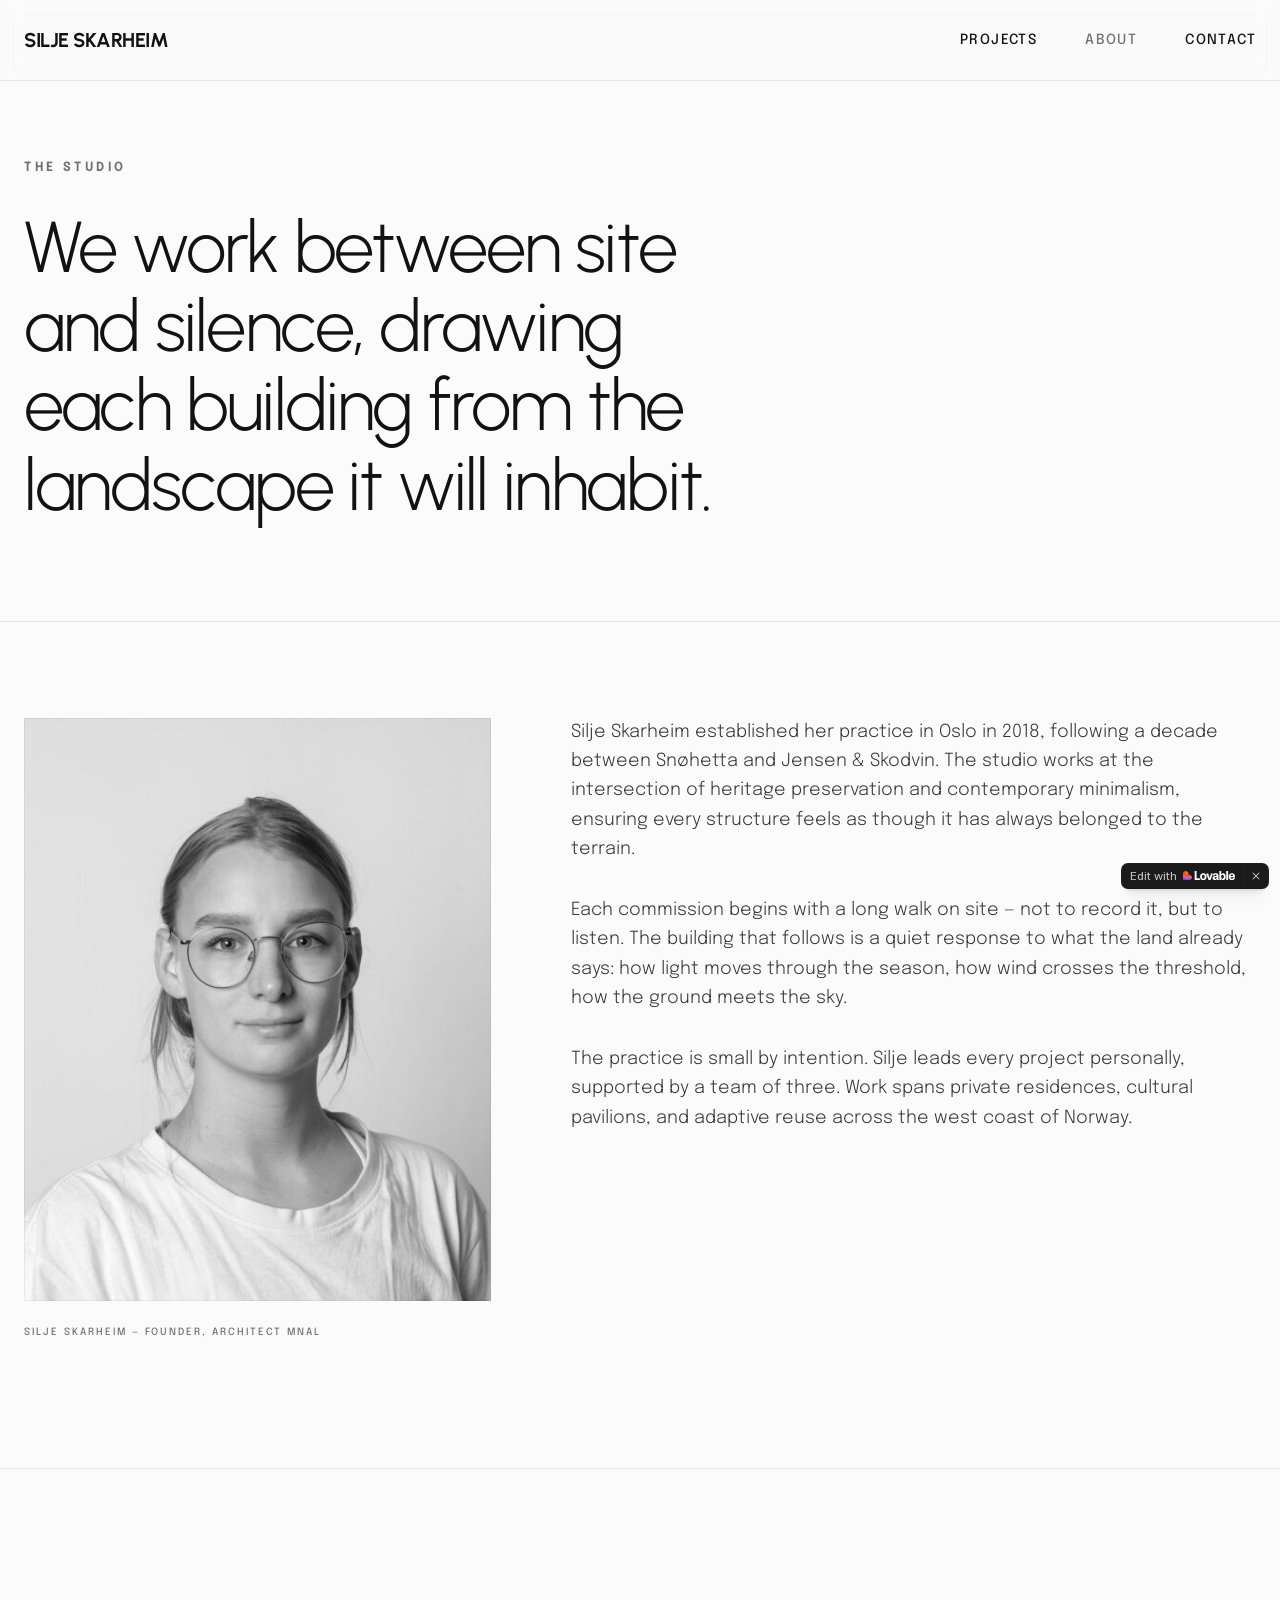
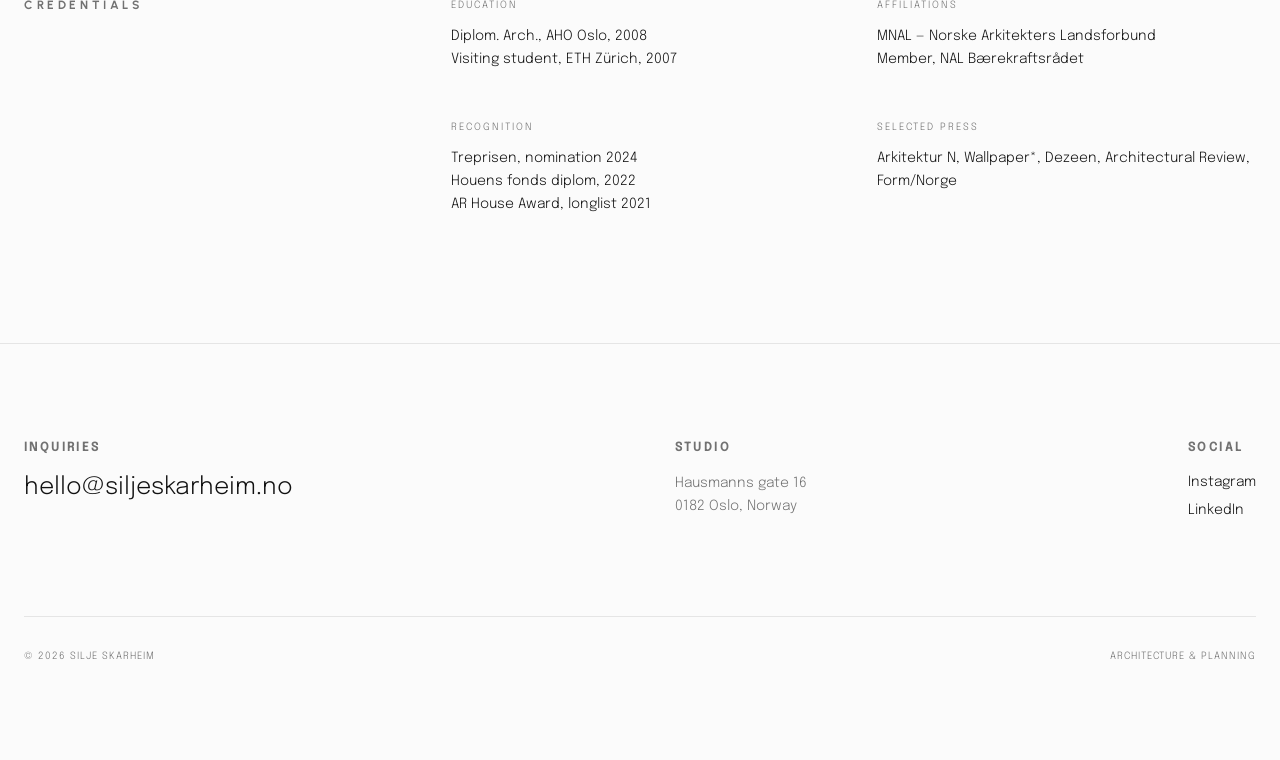
==== commit 76186a59: "Use provided profile photo Co-authored-by: Copilot <223556219+Copilot@users.noreply.github.com>" ====
--- a/index.html
+++ b/index.html
@@ -1,4 +1,4 @@
-<!DOCTYPE html><html lang="en"><head><meta charSet="utf-8"/><meta name="viewport" content="width=device-width, initial-scale=1"/><link rel="stylesheet" href="./assets/styles-DpxF1PvM.css" data-precedence="default"/><link rel="stylesheet" href="./fonts.css" data-precedence="default"/><title>About — Silje Skarheim</title><meta name="author" content="Silje Skarheim"/><meta property="og:type" content="website"/><meta name="twitter:card" content="summary_large_image"/><meta name="twitter:title" content="Silje — Architect MNAL, Oslo"/><meta name="twitter:description" content="A minimalist website showcasing the architectural work of Silje Skarheim."/><meta name="twitter:image" content="./assets/id-preview-7db0d701--3c477d62-ffeb-49ba-8477-8e46ab8a5248.lovable.app-1781374682608.png"/><meta name="description" content="Silje Skarheim established her practice in 2018. A focus on tectonic honesty and Nordic site specificity."/><meta property="og:title" content="About — Silje Skarheim"/><meta property="og:description" content="Architect MNAL based in Oslo. Practice founded 2018, working between residential and cultural commissions."/><meta property="og:image" content="./assets/portrait-silje-D8i7i19S.jpg"/>
+<!DOCTYPE html><html lang="en"><head><meta charSet="utf-8"/><meta name="viewport" content="width=device-width, initial-scale=1"/><link rel="stylesheet" href="./assets/styles-DpxF1PvM.css" data-precedence="default"/><link rel="stylesheet" href="./fonts.css" data-precedence="default"/><title>About — Silje Skarheim</title><meta name="author" content="Silje Skarheim"/><meta property="og:type" content="website"/><meta name="twitter:card" content="summary_large_image"/><meta name="twitter:title" content="Silje — Architect MNAL, Oslo"/><meta name="twitter:description" content="A minimalist website showcasing the architectural work of Silje Skarheim."/><meta name="twitter:image" content="./assets/id-preview-7db0d701--3c477d62-ffeb-49ba-8477-8e46ab8a5248.lovable.app-1781374682608.png"/><meta name="description" content="Silje Skarheim established her practice in 2018. A focus on tectonic honesty and Nordic site specificity."/><meta property="og:title" content="About — Silje Skarheim"/><meta property="og:description" content="Architect MNAL based in Oslo. Practice founded 2018, working between residential and cultural commissions."/><meta property="og:image" content="./assets/Silje.jpeg"/>
 <style>
 	@font-face {
 		font-family: 'CameraPlainVariable';
@@ -167,7 +167,7 @@
 		}
 	}
 </style>
-</head><body><nav class="fixed top-0 w-full z-50 bg-canvas/80 backdrop-blur-sm border-b border-line"><div class="max-w-7xl mx-auto px-6 h-20 flex items-center justify-between"><a href="./about.html" class="font-heading font-bold text-xl tracking-tight uppercase text-ink">Silje Skarheim</a><div class="flex gap-8 md:gap-12 text-[11px] md:text-sm uppercase tracking-widest font-medium"><a href="./projects.html" class="text-ink hover:text-muted-grey transition-colors">Projects</a><a class="text-ink hover:text-muted-grey transition-colors text-muted-grey" href="./about.html" data-status="active" aria-current="page">About</a><a href="./contact.html" class="text-ink hover:text-muted-grey transition-colors">Contact</a></div></div></nav><main class="min-h-screen bg-canvas text-ink"><!--$--><section class="pt-40 pb-24 px-6"><div class="max-w-7xl mx-auto"><p class="text-xs uppercase tracking-[0.3em] font-bold text-muted-grey mb-8">The Studio</p><h1 class="font-heading text-4xl md:text-6xl lg:text-7xl font-light leading-[1.1] tracking-tight max-w-4xl text-balance">We work between site and silence, drawing each building from the landscape it will inhabit.</h1></div></section><section class="pb-32 px-6 border-t border-line pt-24"><div class="max-w-7xl mx-auto grid grid-cols-1 md:grid-cols-12 gap-12 md:gap-20"><div class="md:col-span-5"><img src="./assets/portrait-silje-D8i7i19S.jpg" alt="Silje Skarheim" loading="lazy" class="w-full aspect-[4/5] object-cover outline-1 -outline-offset-1 outline-ink/5 grayscale"/><p class="mt-6 text-[10px] font-medium uppercase tracking-[0.2em] text-muted-grey">Silje Skarheim — Founder, Architect MNAL</p></div><div class="md:col-span-7 space-y-8 text-lg leading-relaxed text-ink/85 font-light"><p>Silje Skarheim established her practice in Oslo in 2018, following a decade between Snøhetta and Jensen &amp; Skodvin. The studio works at the intersection of heritage preservation and contemporary minimalism, ensuring every structure feels as though it has always belonged to the terrain.</p><p>Each commission begins with a long walk on site — not to record it, but to listen. The building that follows is a quiet response to what the land already says: how light moves through the season, how wind crosses the threshold, how the ground meets the sky.</p><p>The practice is small by intention. Silje leads every project personally, supported by a team of three. Work spans private residences, cultural pavilions, and adaptive reuse across the west coast of Norway.</p></div></div></section><section class="py-32 px-6 border-t border-line"><div class="max-w-7xl mx-auto grid grid-cols-1 md:grid-cols-12 gap-12"><div class="md:col-span-4"><h2 class="font-heading text-xs uppercase tracking-[0.3em] font-bold text-muted-grey">Credentials</h2></div><div class="md:col-span-8 grid grid-cols-1 md:grid-cols-2 gap-12 text-sm leading-relaxed"><div><p class="text-[10px] uppercase tracking-[0.2em] text-muted-grey mb-3">Education</p><p>Diplom. Arch., AHO Oslo, 2008<br/>Visiting student, ETH Zürich, 2007</p></div><div><p class="text-[10px] uppercase tracking-[0.2em] text-muted-grey mb-3">Affiliations</p><p>MNAL — Norske Arkitekters Landsforbund<br/>Member, NAL Bærekraftsrådet</p></div><div><p class="text-[10px] uppercase tracking-[0.2em] text-muted-grey mb-3">Recognition</p><p>Treprisen, nomination 2024<br/>Houens fonds diplom, 2022<br/>AR House Award, longlist 2021</p></div><div><p class="text-[10px] uppercase tracking-[0.2em] text-muted-grey mb-3">Selected Press</p><p>Arkitektur N, Wallpaper*, Dezeen, Architectural Review, Form/Norge</p></div></div></div></section><!--/$--></main><footer class="py-24 px-6 border-t border-line"><div class="max-w-7xl mx-auto flex flex-col md:flex-row justify-between items-start gap-16"><div class="space-y-4"><p class="text-xs uppercase tracking-[0.2em] font-bold text-muted-grey">Inquiries</p><a href="mailto:hello@siljeskarheim.no" class="text-2xl font-light border-b border-transparent hover:border-ink transition-colors">hello@siljeskarheim.no</a></div><div class="space-y-4"><p class="text-xs uppercase tracking-[0.2em] font-bold text-muted-grey">Studio</p><p class="text-sm text-muted-grey leading-relaxed">Hausmanns gate 16<br/>0182 Oslo, Norway</p></div><div class="space-y-4"><p class="text-xs uppercase tracking-[0.2em] font-bold text-muted-grey">Social</p><div class="flex flex-col gap-2"><a href="#" class="text-sm hover:text-muted-grey transition-colors">Instagram</a><a href="#" class="text-sm hover:text-muted-grey transition-colors">LinkedIn</a></div></div></div><div class="max-w-7xl mx-auto mt-24 pt-8 border-t border-line flex justify-between"><span class="text-[10px] uppercase tracking-widest text-muted-grey">© <!-- -->2026<!-- --> Silje Skarheim</span><span class="text-[10px] uppercase tracking-widest text-muted-grey">Architecture &amp; Planning</span></div></footer>
+</head><body><nav class="fixed top-0 w-full z-50 bg-canvas/80 backdrop-blur-sm border-b border-line"><div class="max-w-7xl mx-auto px-6 h-20 flex items-center justify-between"><a href="./about.html" class="font-heading font-bold text-xl tracking-tight uppercase text-ink">Silje Skarheim</a><div class="flex gap-8 md:gap-12 text-[11px] md:text-sm uppercase tracking-widest font-medium"><a href="./projects.html" class="text-ink hover:text-muted-grey transition-colors">Projects</a><a class="text-ink hover:text-muted-grey transition-colors text-muted-grey" href="./about.html" data-status="active" aria-current="page">About</a><a href="./contact.html" class="text-ink hover:text-muted-grey transition-colors">Contact</a></div></div></nav><main class="min-h-screen bg-canvas text-ink"><!--$--><section class="pt-40 pb-24 px-6"><div class="max-w-7xl mx-auto"><p class="text-xs uppercase tracking-[0.3em] font-bold text-muted-grey mb-8">The Studio</p><h1 class="font-heading text-4xl md:text-6xl lg:text-7xl font-light leading-[1.1] tracking-tight max-w-4xl text-balance">We work between site and silence, drawing each building from the landscape it will inhabit.</h1></div></section><section class="pb-32 px-6 border-t border-line pt-24"><div class="max-w-7xl mx-auto grid grid-cols-1 md:grid-cols-12 gap-12 md:gap-20"><div class="md:col-span-5"><img src="./assets/Silje.jpeg" alt="Silje Skarheim" loading="lazy" class="w-full aspect-[4/5] object-cover outline-1 -outline-offset-1 outline-ink/5 grayscale"/><p class="mt-6 text-[10px] font-medium uppercase tracking-[0.2em] text-muted-grey">Silje Skarheim — Founder, Architect MNAL</p></div><div class="md:col-span-7 space-y-8 text-lg leading-relaxed text-ink/85 font-light"><p>Silje Skarheim established her practice in Oslo in 2018, following a decade between Snøhetta and Jensen &amp; Skodvin. The studio works at the intersection of heritage preservation and contemporary minimalism, ensuring every structure feels as though it has always belonged to the terrain.</p><p>Each commission begins with a long walk on site — not to record it, but to listen. The building that follows is a quiet response to what the land already says: how light moves through the season, how wind crosses the threshold, how the ground meets the sky.</p><p>The practice is small by intention. Silje leads every project personally, supported by a team of three. Work spans private residences, cultural pavilions, and adaptive reuse across the west coast of Norway.</p></div></div></section><section class="py-32 px-6 border-t border-line"><div class="max-w-7xl mx-auto grid grid-cols-1 md:grid-cols-12 gap-12"><div class="md:col-span-4"><h2 class="font-heading text-xs uppercase tracking-[0.3em] font-bold text-muted-grey">Credentials</h2></div><div class="md:col-span-8 grid grid-cols-1 md:grid-cols-2 gap-12 text-sm leading-relaxed"><div><p class="text-[10px] uppercase tracking-[0.2em] text-muted-grey mb-3">Education</p><p>Diplom. Arch., AHO Oslo, 2008<br/>Visiting student, ETH Zürich, 2007</p></div><div><p class="text-[10px] uppercase tracking-[0.2em] text-muted-grey mb-3">Affiliations</p><p>MNAL — Norske Arkitekters Landsforbund<br/>Member, NAL Bærekraftsrådet</p></div><div><p class="text-[10px] uppercase tracking-[0.2em] text-muted-grey mb-3">Recognition</p><p>Treprisen, nomination 2024<br/>Houens fonds diplom, 2022<br/>AR House Award, longlist 2021</p></div><div><p class="text-[10px] uppercase tracking-[0.2em] text-muted-grey mb-3">Selected Press</p><p>Arkitektur N, Wallpaper*, Dezeen, Architectural Review, Form/Norge</p></div></div></div></section><!--/$--></main><footer class="py-24 px-6 border-t border-line"><div class="max-w-7xl mx-auto flex flex-col md:flex-row justify-between items-start gap-16"><div class="space-y-4"><p class="text-xs uppercase tracking-[0.2em] font-bold text-muted-grey">Inquiries</p><a href="mailto:hello@siljeskarheim.no" class="text-2xl font-light border-b border-transparent hover:border-ink transition-colors">hello@siljeskarheim.no</a></div><div class="space-y-4"><p class="text-xs uppercase tracking-[0.2em] font-bold text-muted-grey">Studio</p><p class="text-sm text-muted-grey leading-relaxed">Hausmanns gate 16<br/>0182 Oslo, Norway</p></div><div class="space-y-4"><p class="text-xs uppercase tracking-[0.2em] font-bold text-muted-grey">Social</p><div class="flex flex-col gap-2"><a href="#" class="text-sm hover:text-muted-grey transition-colors">Instagram</a><a href="#" class="text-sm hover:text-muted-grey transition-colors">LinkedIn</a></div></div></div><div class="max-w-7xl mx-auto mt-24 pt-8 border-t border-line flex justify-between"><span class="text-[10px] uppercase tracking-widest text-muted-grey">© <!-- -->2026<!-- --> Silje Skarheim</span><span class="text-[10px] uppercase tracking-widest text-muted-grey">Architecture &amp; Planning</span></div></footer>
 <aside 
 	id="lovable-badge" 
 	role="complementary"
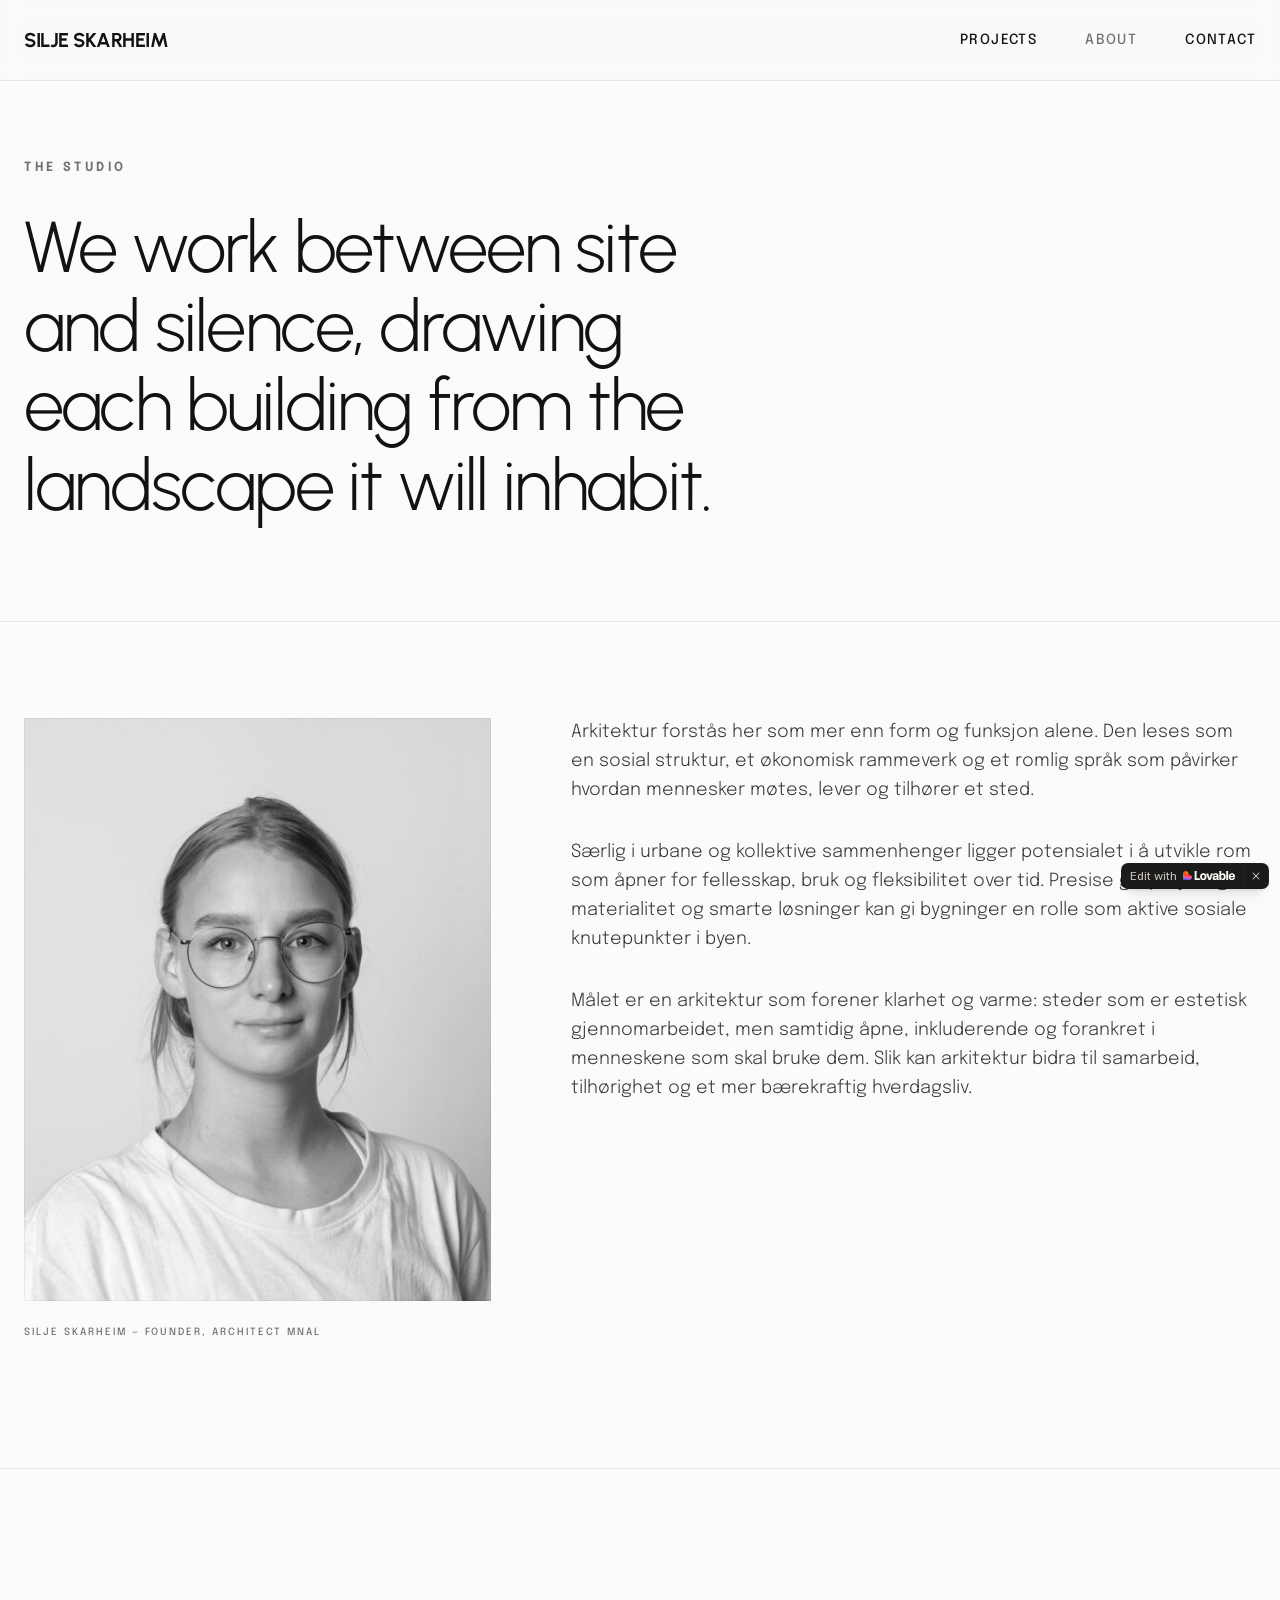
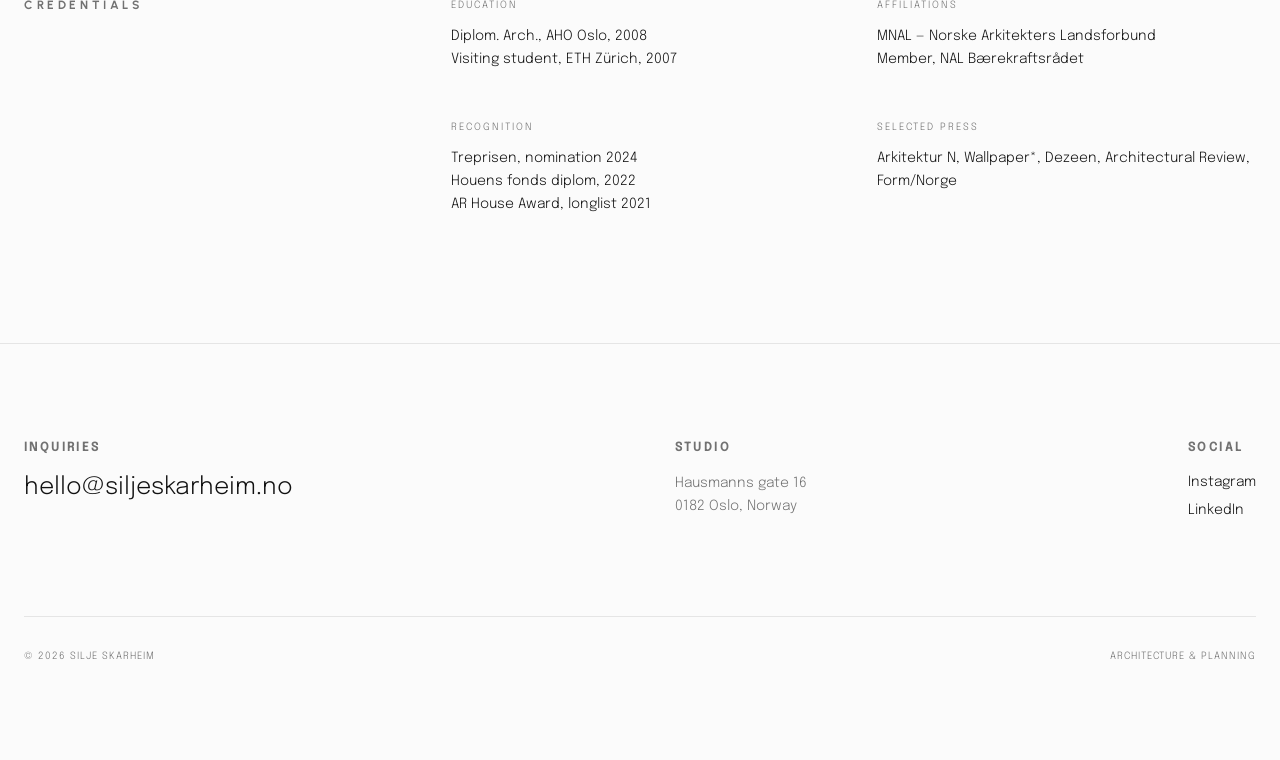
==== commit c24753c3: "Refine about page copy Co-authored-by: Copilot <223556219+Copilot@users.noreply.github.com>" ====
--- a/index.html
+++ b/index.html
@@ -167,7 +167,7 @@
 		}
 	}
 </style>
-</head><body><nav class="fixed top-0 w-full z-50 bg-canvas/80 backdrop-blur-sm border-b border-line"><div class="max-w-7xl mx-auto px-6 h-20 flex items-center justify-between"><a href="./about.html" class="font-heading font-bold text-xl tracking-tight uppercase text-ink">Silje Skarheim</a><div class="flex gap-8 md:gap-12 text-[11px] md:text-sm uppercase tracking-widest font-medium"><a href="./projects.html" class="text-ink hover:text-muted-grey transition-colors">Projects</a><a class="text-ink hover:text-muted-grey transition-colors text-muted-grey" href="./about.html" data-status="active" aria-current="page">About</a><a href="./contact.html" class="text-ink hover:text-muted-grey transition-colors">Contact</a></div></div></nav><main class="min-h-screen bg-canvas text-ink"><!--$--><section class="pt-40 pb-24 px-6"><div class="max-w-7xl mx-auto"><p class="text-xs uppercase tracking-[0.3em] font-bold text-muted-grey mb-8">The Studio</p><h1 class="font-heading text-4xl md:text-6xl lg:text-7xl font-light leading-[1.1] tracking-tight max-w-4xl text-balance">We work between site and silence, drawing each building from the landscape it will inhabit.</h1></div></section><section class="pb-32 px-6 border-t border-line pt-24"><div class="max-w-7xl mx-auto grid grid-cols-1 md:grid-cols-12 gap-12 md:gap-20"><div class="md:col-span-5"><img src="./assets/Silje.jpeg" alt="Silje Skarheim" loading="lazy" class="w-full aspect-[4/5] object-cover outline-1 -outline-offset-1 outline-ink/5 grayscale"/><p class="mt-6 text-[10px] font-medium uppercase tracking-[0.2em] text-muted-grey">Silje Skarheim — Founder, Architect MNAL</p></div><div class="md:col-span-7 space-y-8 text-lg leading-relaxed text-ink/85 font-light"><p>Silje Skarheim established her practice in Oslo in 2018, following a decade between Snøhetta and Jensen &amp; Skodvin. The studio works at the intersection of heritage preservation and contemporary minimalism, ensuring every structure feels as though it has always belonged to the terrain.</p><p>Each commission begins with a long walk on site — not to record it, but to listen. The building that follows is a quiet response to what the land already says: how light moves through the season, how wind crosses the threshold, how the ground meets the sky.</p><p>The practice is small by intention. Silje leads every project personally, supported by a team of three. Work spans private residences, cultural pavilions, and adaptive reuse across the west coast of Norway.</p></div></div></section><section class="py-32 px-6 border-t border-line"><div class="max-w-7xl mx-auto grid grid-cols-1 md:grid-cols-12 gap-12"><div class="md:col-span-4"><h2 class="font-heading text-xs uppercase tracking-[0.3em] font-bold text-muted-grey">Credentials</h2></div><div class="md:col-span-8 grid grid-cols-1 md:grid-cols-2 gap-12 text-sm leading-relaxed"><div><p class="text-[10px] uppercase tracking-[0.2em] text-muted-grey mb-3">Education</p><p>Diplom. Arch., AHO Oslo, 2008<br/>Visiting student, ETH Zürich, 2007</p></div><div><p class="text-[10px] uppercase tracking-[0.2em] text-muted-grey mb-3">Affiliations</p><p>MNAL — Norske Arkitekters Landsforbund<br/>Member, NAL Bærekraftsrådet</p></div><div><p class="text-[10px] uppercase tracking-[0.2em] text-muted-grey mb-3">Recognition</p><p>Treprisen, nomination 2024<br/>Houens fonds diplom, 2022<br/>AR House Award, longlist 2021</p></div><div><p class="text-[10px] uppercase tracking-[0.2em] text-muted-grey mb-3">Selected Press</p><p>Arkitektur N, Wallpaper*, Dezeen, Architectural Review, Form/Norge</p></div></div></div></section><!--/$--></main><footer class="py-24 px-6 border-t border-line"><div class="max-w-7xl mx-auto flex flex-col md:flex-row justify-between items-start gap-16"><div class="space-y-4"><p class="text-xs uppercase tracking-[0.2em] font-bold text-muted-grey">Inquiries</p><a href="mailto:hello@siljeskarheim.no" class="text-2xl font-light border-b border-transparent hover:border-ink transition-colors">hello@siljeskarheim.no</a></div><div class="space-y-4"><p class="text-xs uppercase tracking-[0.2em] font-bold text-muted-grey">Studio</p><p class="text-sm text-muted-grey leading-relaxed">Hausmanns gate 16<br/>0182 Oslo, Norway</p></div><div class="space-y-4"><p class="text-xs uppercase tracking-[0.2em] font-bold text-muted-grey">Social</p><div class="flex flex-col gap-2"><a href="#" class="text-sm hover:text-muted-grey transition-colors">Instagram</a><a href="#" class="text-sm hover:text-muted-grey transition-colors">LinkedIn</a></div></div></div><div class="max-w-7xl mx-auto mt-24 pt-8 border-t border-line flex justify-between"><span class="text-[10px] uppercase tracking-widest text-muted-grey">© <!-- -->2026<!-- --> Silje Skarheim</span><span class="text-[10px] uppercase tracking-widest text-muted-grey">Architecture &amp; Planning</span></div></footer>
+</head><body><nav class="fixed top-0 w-full z-50 bg-canvas/80 backdrop-blur-sm border-b border-line"><div class="max-w-7xl mx-auto px-6 h-20 flex items-center justify-between"><a href="./about.html" class="font-heading font-bold text-xl tracking-tight uppercase text-ink">Silje Skarheim</a><div class="flex gap-8 md:gap-12 text-[11px] md:text-sm uppercase tracking-widest font-medium"><a href="./projects.html" class="text-ink hover:text-muted-grey transition-colors">Projects</a><a class="text-ink hover:text-muted-grey transition-colors text-muted-grey" href="./about.html" data-status="active" aria-current="page">About</a><a href="./contact.html" class="text-ink hover:text-muted-grey transition-colors">Contact</a></div></div></nav><main class="min-h-screen bg-canvas text-ink"><!--$--><section class="pt-40 pb-24 px-6"><div class="max-w-7xl mx-auto"><p class="text-xs uppercase tracking-[0.3em] font-bold text-muted-grey mb-8">The Studio</p><h1 class="font-heading text-4xl md:text-6xl lg:text-7xl font-light leading-[1.1] tracking-tight max-w-4xl text-balance">We work between site and silence, drawing each building from the landscape it will inhabit.</h1></div></section><section class="pb-32 px-6 border-t border-line pt-24"><div class="max-w-7xl mx-auto grid grid-cols-1 md:grid-cols-12 gap-12 md:gap-20"><div class="md:col-span-5"><img src="./assets/Silje.jpeg" alt="Silje Skarheim" loading="lazy" class="w-full aspect-[4/5] object-cover outline-1 -outline-offset-1 outline-ink/5 grayscale"/><p class="mt-6 text-[10px] font-medium uppercase tracking-[0.2em] text-muted-grey">Silje Skarheim — Founder, Architect MNAL</p></div><div class="md:col-span-7 space-y-8 text-lg leading-relaxed text-ink/85 font-light"><p>Arkitektur forstås her som mer enn form og funksjon alene. Den leses som en sosial struktur, et økonomisk rammeverk og et romlig språk som påvirker hvordan mennesker møtes, lever og tilhører et sted.</p><p>Særlig i urbane og kollektive sammenhenger ligger potensialet i å utvikle rom som åpner for fellesskap, bruk og fleksibilitet over tid. Presise grep, tydelig materialitet og smarte løsninger kan gi bygninger en rolle som aktive sosiale knutepunkter i byen.</p><p>Målet er en arkitektur som forener klarhet og varme: steder som er estetisk gjennomarbeidet, men samtidig åpne, inkluderende og forankret i menneskene som skal bruke dem. Slik kan arkitektur bidra til samarbeid, tilhørighet og et mer bærekraftig hverdagsliv.</p></div></div></section><section class="py-32 px-6 border-t border-line"><div class="max-w-7xl mx-auto grid grid-cols-1 md:grid-cols-12 gap-12"><div class="md:col-span-4"><h2 class="font-heading text-xs uppercase tracking-[0.3em] font-bold text-muted-grey">Credentials</h2></div><div class="md:col-span-8 grid grid-cols-1 md:grid-cols-2 gap-12 text-sm leading-relaxed"><div><p class="text-[10px] uppercase tracking-[0.2em] text-muted-grey mb-3">Education</p><p>Diplom. Arch., AHO Oslo, 2008<br/>Visiting student, ETH Zürich, 2007</p></div><div><p class="text-[10px] uppercase tracking-[0.2em] text-muted-grey mb-3">Affiliations</p><p>MNAL — Norske Arkitekters Landsforbund<br/>Member, NAL Bærekraftsrådet</p></div><div><p class="text-[10px] uppercase tracking-[0.2em] text-muted-grey mb-3">Recognition</p><p>Treprisen, nomination 2024<br/>Houens fonds diplom, 2022<br/>AR House Award, longlist 2021</p></div><div><p class="text-[10px] uppercase tracking-[0.2em] text-muted-grey mb-3">Selected Press</p><p>Arkitektur N, Wallpaper*, Dezeen, Architectural Review, Form/Norge</p></div></div></div></section><!--/$--></main><footer class="py-24 px-6 border-t border-line"><div class="max-w-7xl mx-auto flex flex-col md:flex-row justify-between items-start gap-16"><div class="space-y-4"><p class="text-xs uppercase tracking-[0.2em] font-bold text-muted-grey">Inquiries</p><a href="mailto:hello@siljeskarheim.no" class="text-2xl font-light border-b border-transparent hover:border-ink transition-colors">hello@siljeskarheim.no</a></div><div class="space-y-4"><p class="text-xs uppercase tracking-[0.2em] font-bold text-muted-grey">Studio</p><p class="text-sm text-muted-grey leading-relaxed">Hausmanns gate 16<br/>0182 Oslo, Norway</p></div><div class="space-y-4"><p class="text-xs uppercase tracking-[0.2em] font-bold text-muted-grey">Social</p><div class="flex flex-col gap-2"><a href="#" class="text-sm hover:text-muted-grey transition-colors">Instagram</a><a href="#" class="text-sm hover:text-muted-grey transition-colors">LinkedIn</a></div></div></div><div class="max-w-7xl mx-auto mt-24 pt-8 border-t border-line flex justify-between"><span class="text-[10px] uppercase tracking-widest text-muted-grey">© <!-- -->2026<!-- --> Silje Skarheim</span><span class="text-[10px] uppercase tracking-widest text-muted-grey">Architecture &amp; Planning</span></div></footer>
 <aside 
 	id="lovable-badge" 
 	role="complementary"
